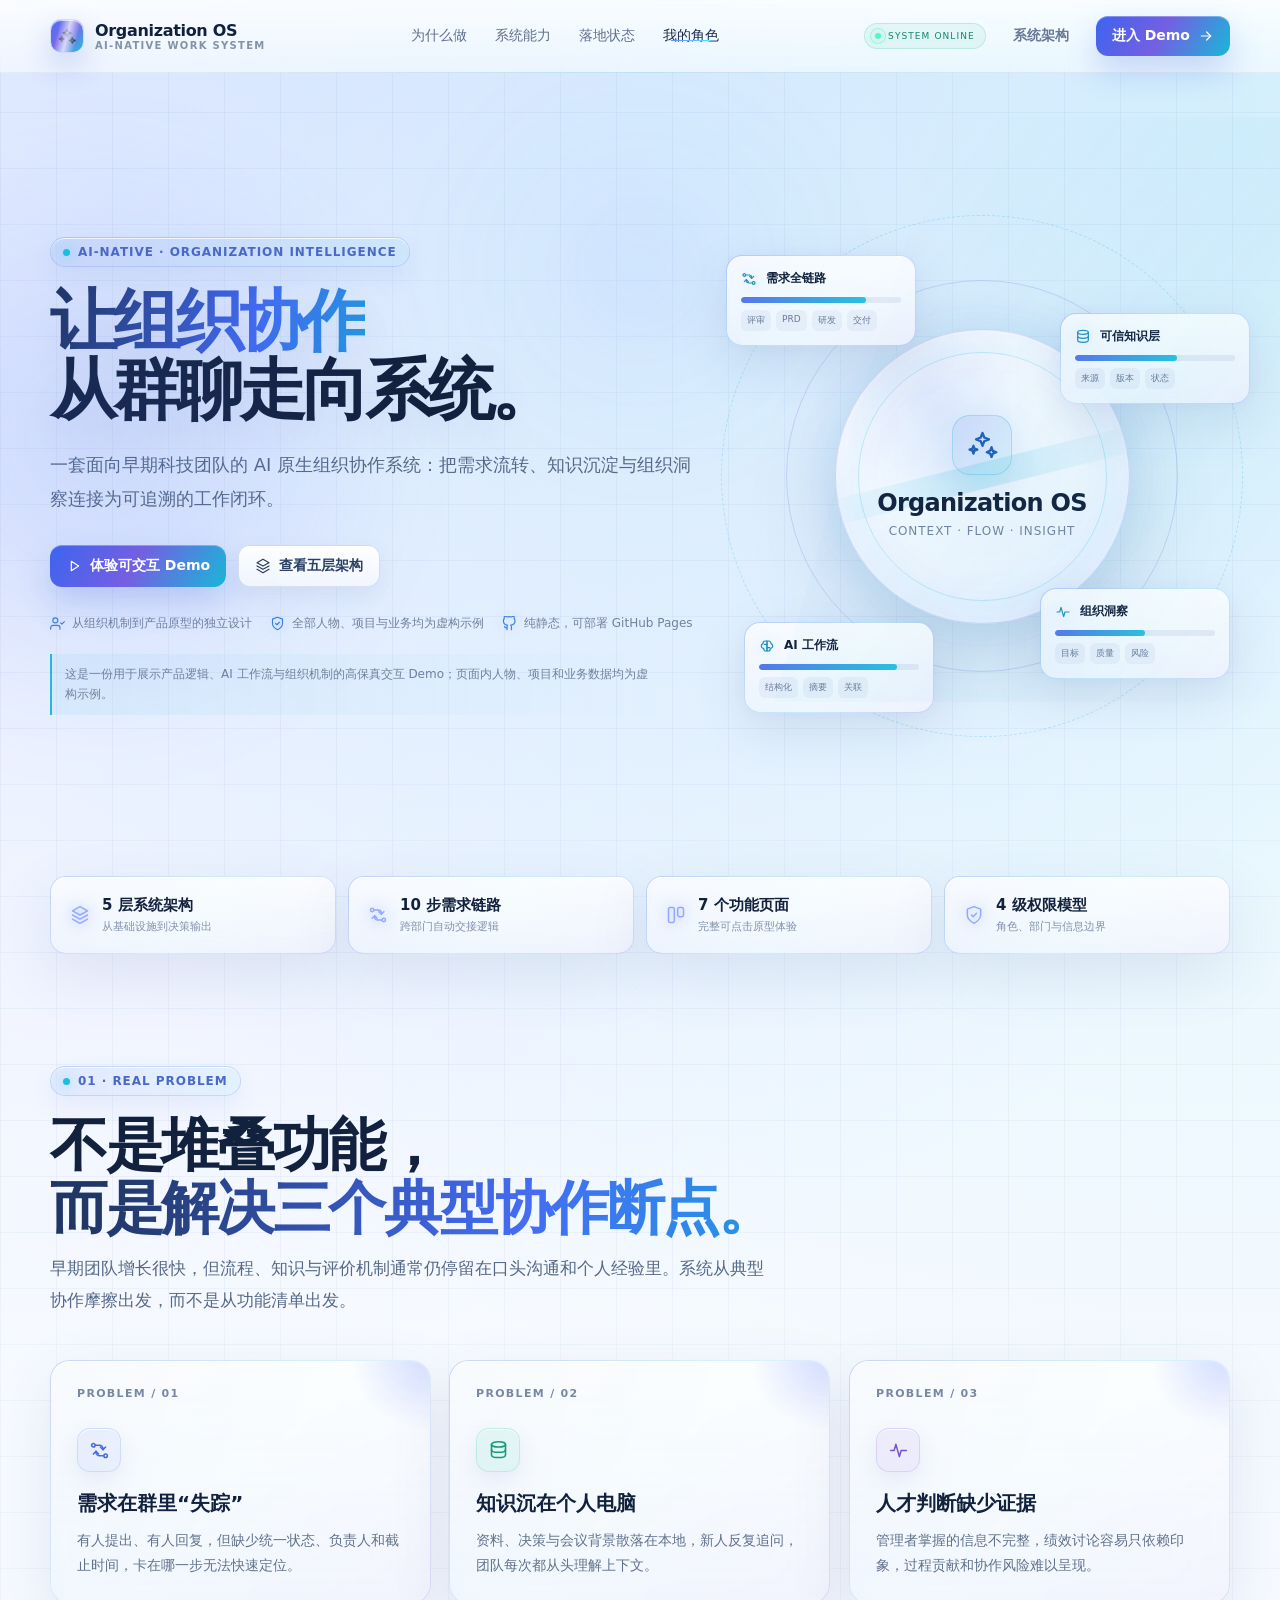
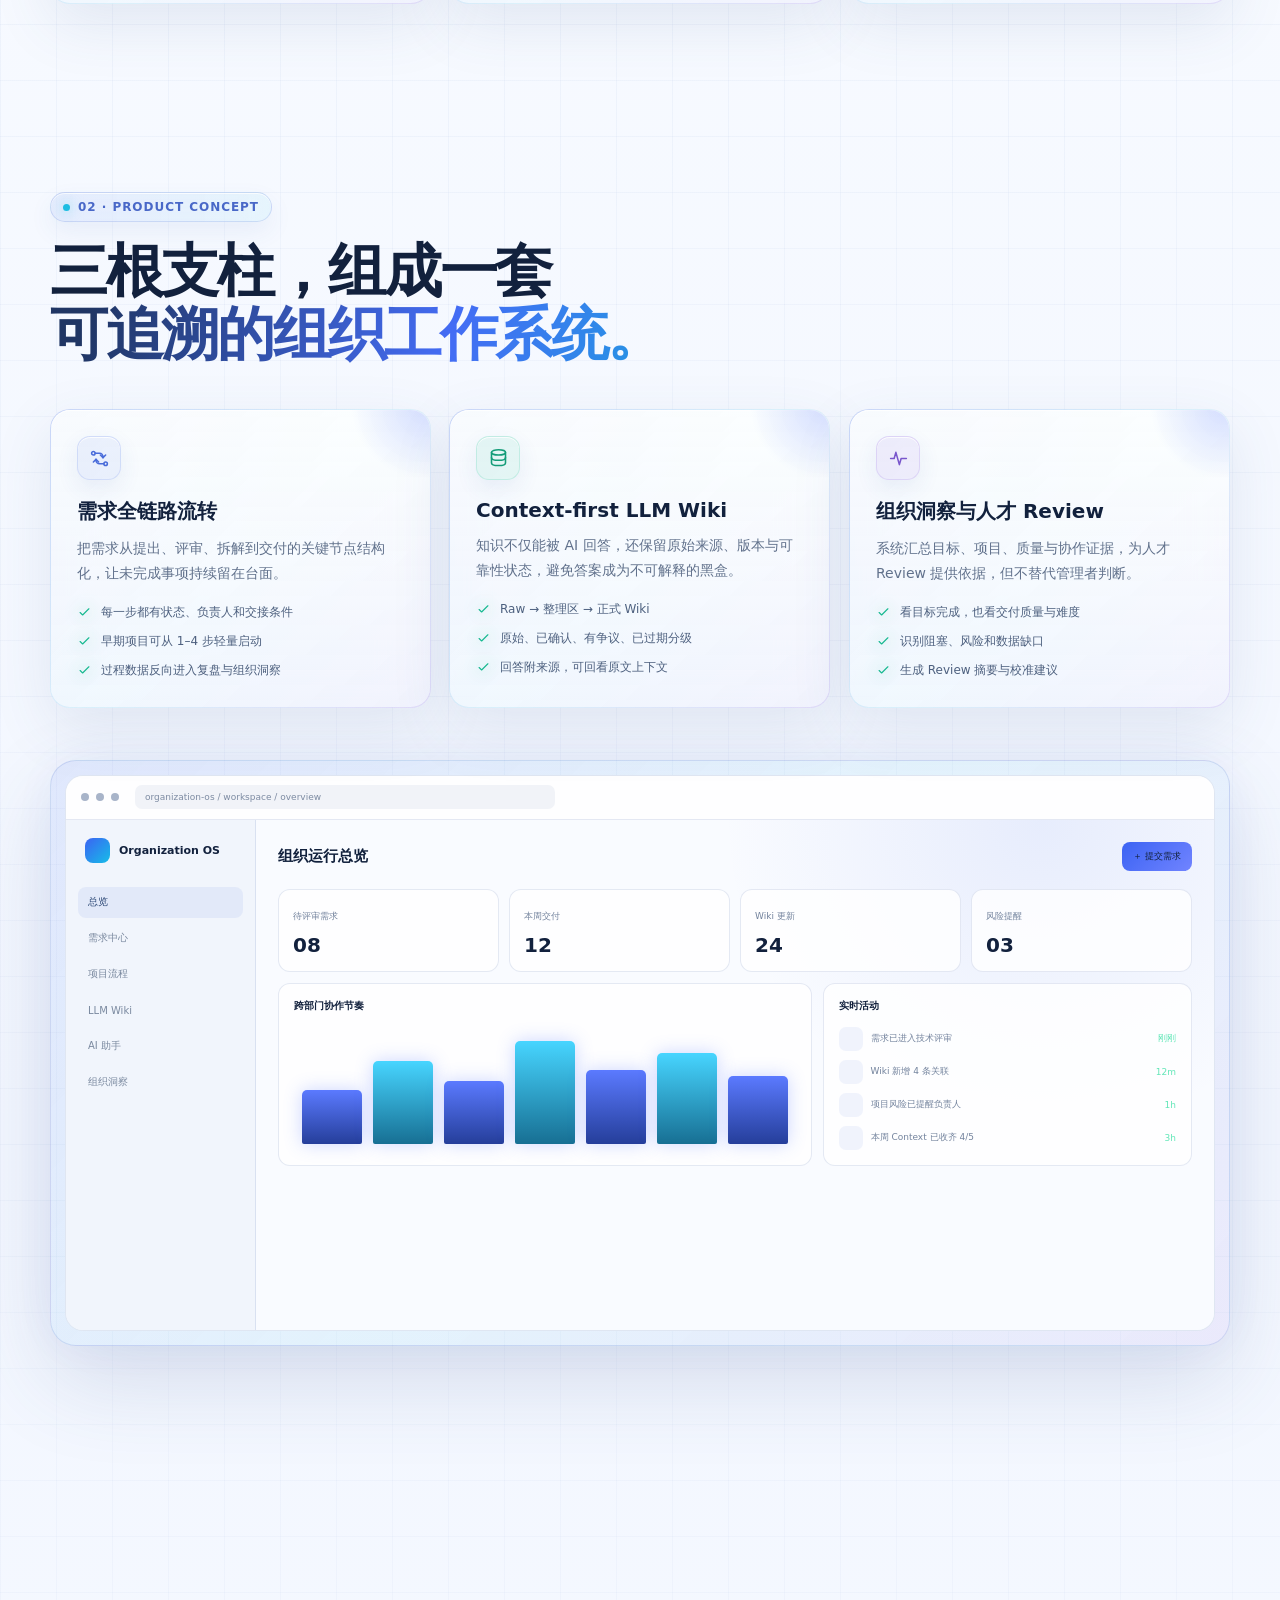
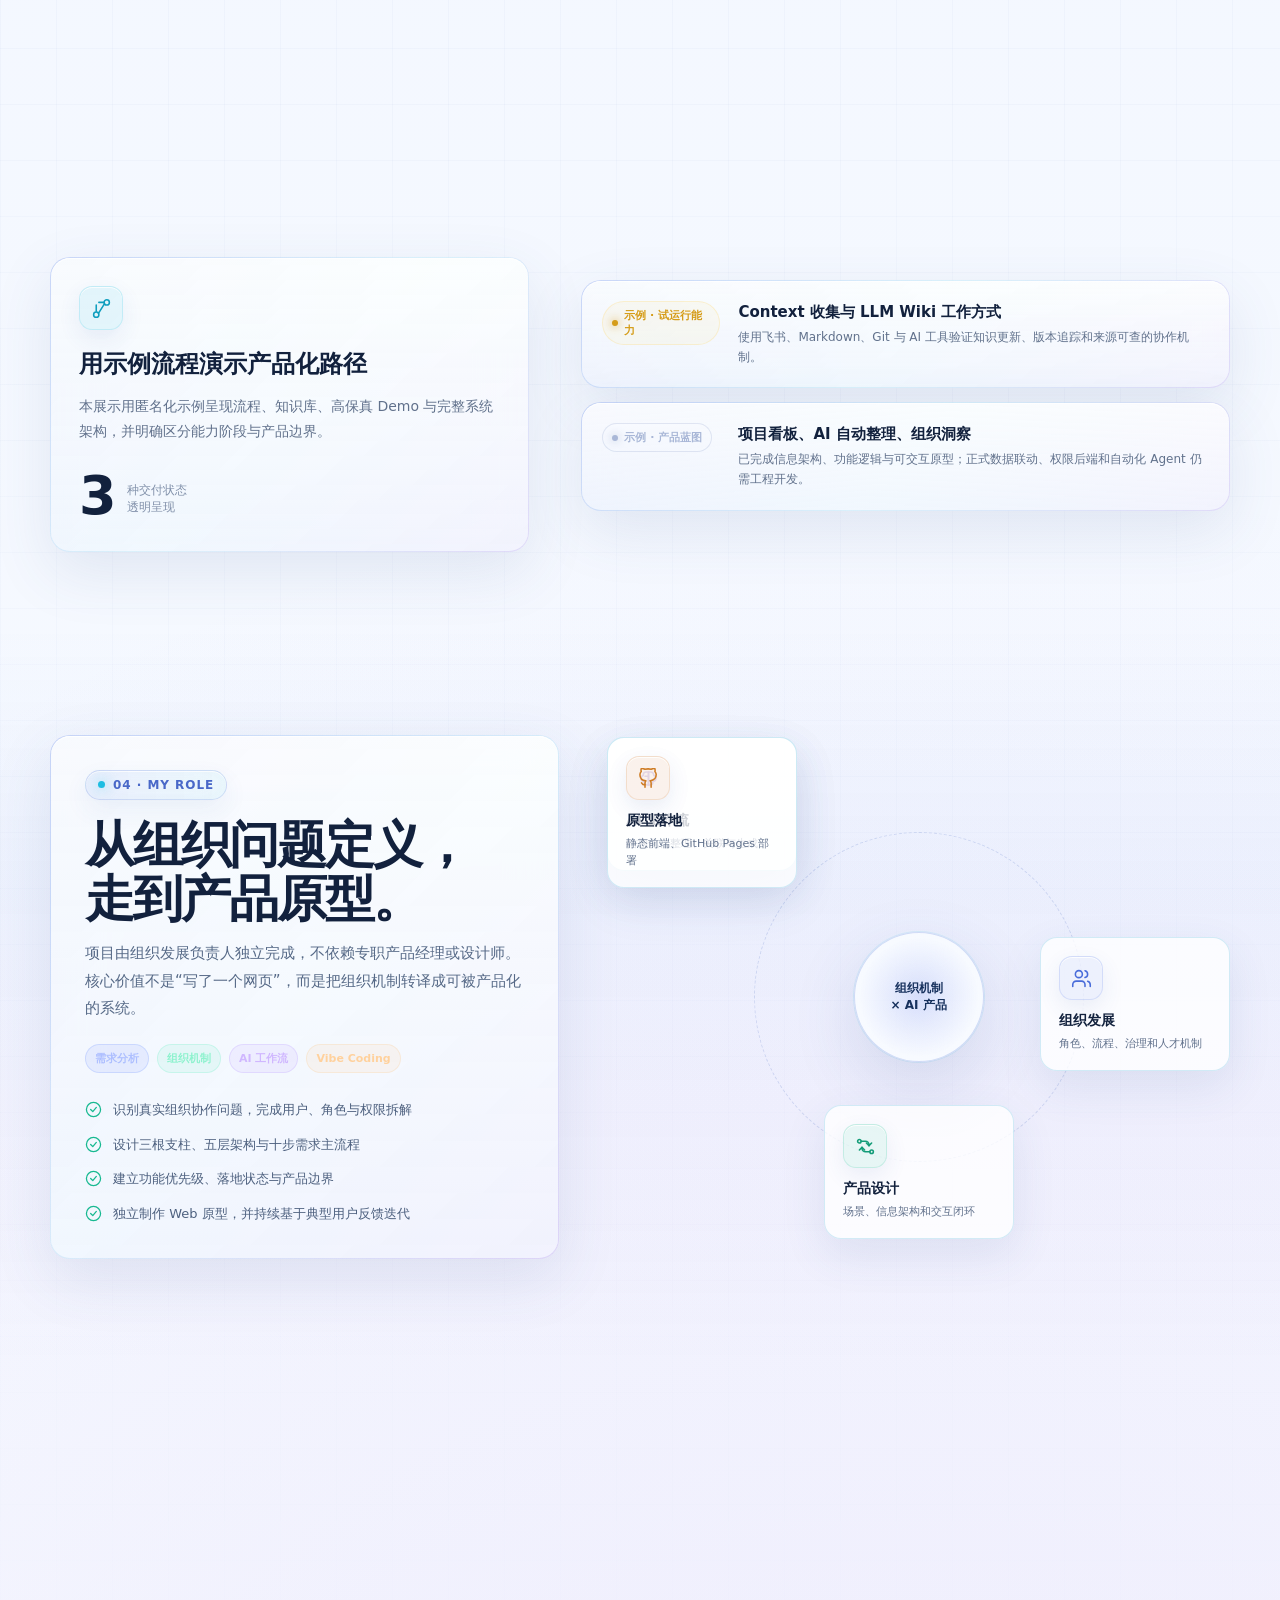
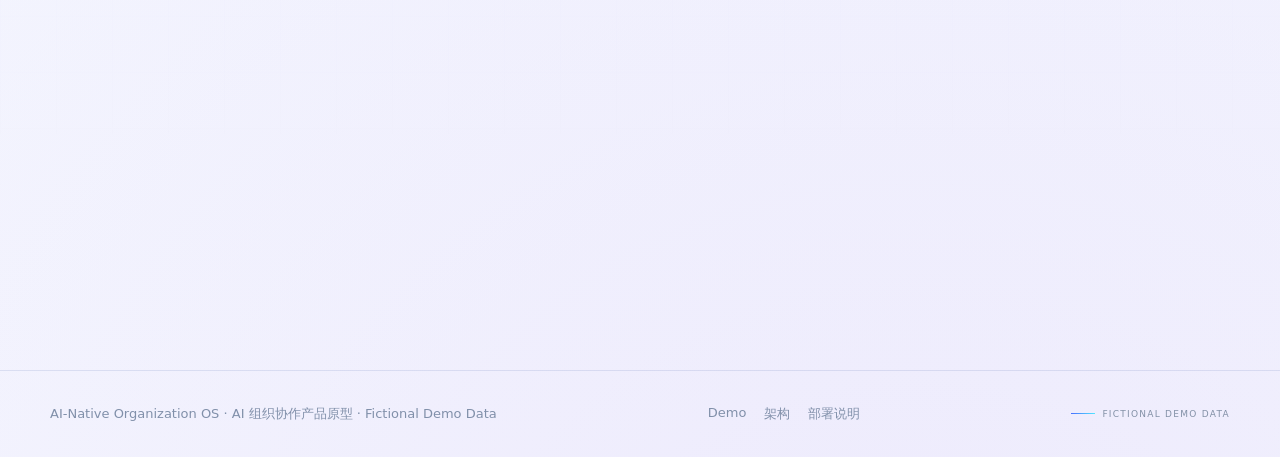
==== index.html @ e119d9e8 "feat: NEXUS - AI原生组织协作工具 v2.0 - 全新 Light-Tech 浅色科技视觉系统 - 三根支柱：需求全链路流转、Context-First LLM Wiki、组织洞察 - " ====
<!doctype html>
<html lang="zh-CN">
<head>
  <meta charset="utf-8" />
  <meta name="viewport" content="width=device-width, initial-scale=1" />
  <meta name="description" content="AI-Native Organization OS：面向早期团队的需求协同、知识沉淀与组织洞察系统 Demo。" />
  <meta name="theme-color" content="#F5F8FF" />
  <title>NEXUS Organization OS · AI 组织协作系统</title>
  <link rel="stylesheet" href="assets/design-tokens.css" />
  <link rel="stylesheet" href="assets/shared-components.css" />
  <link rel="stylesheet" href="assets/styles.css" />
  <style>
    .hero { min-height: 100vh; display: grid; align-items: center; padding: 132px 0 80px; position: relative; }
    .hero-grid { display: grid; grid-template-columns: 1.02fr .98fr; gap: 64px; align-items: center; }
    .hero h1 { font-size: clamp(52px, 7vw, 88px); line-height: .98; letter-spacing: -.065em; margin: 20px 0 24px; max-width: 790px; }
    .hero-copy { max-width: 680px; color: #aebbd6; font-size: 18px; line-height: 1.85; margin-bottom: 30px; }
    .hero-actions { display: flex; flex-wrap: wrap; gap: 12px; margin-bottom: 28px; }
    .hero-meta { display: flex; flex-wrap: wrap; gap: 18px; color: #7d8cab; font-size: 12px; }
    .hero-meta span { display: inline-flex; align-items: center; gap: 7px; }
    .hero-meta svg { width: 15px; height: 15px; color: #91a8ff; }
    .hero-note { margin-top: 22px; padding: 10px 13px; border-left: 2px solid rgba(67,217,255,.7); color: #8795b4; font-size: 12px; line-height: 1.7; background: linear-gradient(90deg, rgba(67,217,255,.055), transparent); border-radius: 0 10px 10px 0; max-width: 620px; }

    .orbital { position: relative; min-height: 590px; display: grid; place-items: center; }
    .orbital::before, .orbital::after { content: ""; position: absolute; border-radius: 50%; border: 1px solid rgba(116,144,225,.17); animation: spin 26s linear infinite; }
    .orbital::before { width: 520px; height: 520px; border-style: dashed; }
    .orbital::after { width: 390px; height: 390px; animation-direction: reverse; animation-duration: 19s; }
    .core-glow { position: absolute; width: 330px; height: 330px; border-radius: 50%; background: radial-gradient(circle, rgba(61,103,255,.32), rgba(67,217,255,.08) 45%, transparent 72%); filter: blur(10px); animation: breathe 4s ease-in-out infinite; }
    .system-core { width: 295px; height: 295px; border-radius: 50%; background: linear-gradient(160deg, rgba(21,31,66,.94), rgba(10,15,34,.92)); border: 1px solid rgba(141,163,226,.24); box-shadow: inset 0 0 55px rgba(61,103,255,.12), 0 38px 100px rgba(0,0,0,.45); display: grid; place-items: center; position: relative; z-index: 3; overflow: hidden; }
    .system-core::before { content: ""; position: absolute; inset: 22px; border-radius: 50%; border: 1px solid rgba(67,217,255,.18); }
    .system-core::after { content: ""; position: absolute; width: 120%; height: 26px; background: linear-gradient(90deg, transparent, rgba(67,217,255,.16), transparent); transform: rotate(-14deg); animation: scan 4.8s ease-in-out infinite; }
    .core-content { text-align: center; z-index: 2; }
    .core-icon { width: 60px; height: 60px; margin: 0 auto 14px; display: grid; place-items: center; border-radius: 18px; background: linear-gradient(135deg, rgba(61,103,255,.3), rgba(67,217,255,.18)); border: 1px solid rgba(110,181,255,.32); color: #b6e9ff; box-shadow: 0 0 34px rgba(67,217,255,.2); }
    .core-icon svg { width: 31px; height: 31px; }
    .core-content strong { display: block; font-size: 24px; letter-spacing: -.03em; }
    .core-content span { display: block; color: #8595b8; font-size: 12px; margin-top: 7px; letter-spacing: .08em; text-transform: uppercase; }
    .orbit-card { position: absolute; z-index: 5; width: 190px; padding: 14px; background: rgba(13,20,44,.88); border: 1px solid rgba(136,157,212,.24); border-radius: 16px; box-shadow: 0 18px 42px rgba(0,0,0,.34); backdrop-filter: blur(14px); animation: float 5s ease-in-out infinite; }
    .orbit-card:nth-of-type(2) { top: 70px; left: 4px; }
    .orbit-card:nth-of-type(3) { top: 130px; right: -14px; animation-delay: -1.8s; }
    .orbit-card:nth-of-type(4) { bottom: 54px; left: 22px; animation-delay: -3.2s; }
    .orbit-card:nth-of-type(5) { bottom: 90px; right: 10px; animation-delay: -4.1s; }
    .orbit-card-head { display: flex; align-items: center; gap: 9px; margin-bottom: 10px; font-size: 12px; font-weight: 750; }
    .orbit-card-head svg { width: 16px; height: 16px; color: #87a0ff; }
    .mini-line { height: 6px; border-radius: 999px; background: rgba(255,255,255,.06); margin: 7px 0; overflow: hidden; }
    .mini-line span { display: block; height: 100%; border-radius: inherit; background: linear-gradient(90deg, #5477ff, #57dbff); }
    .mini-tags { display: flex; gap: 5px; flex-wrap: wrap; }
    .mini-tags i { font-style: normal; font-size: 9px; padding: 4px 6px; border-radius: 6px; color: #9fb3da; background: rgba(255,255,255,.05); }
    @keyframes spin { to { transform: rotate(360deg); } }
    @keyframes breathe { 50% { transform: scale(1.08); opacity: .76; } }
    @keyframes scan { 0%,100% { top: -30%; } 50% { top: 110%; } }
    @keyframes float { 50% { transform: translateY(-9px); } }

    .trust-row { display: grid; grid-template-columns: repeat(4, 1fr); gap: 12px; margin-top: -24px; position: relative; z-index: 8; }
    .trust-item { padding: 19px; border-radius: 16px; display: flex; align-items: center; gap: 12px; }
    .trust-item strong { display: block; font-size: 15px; }
    .trust-item span { color: var(--muted-2); font-size: 11px; }
    .trust-item svg { width: 20px; height: 20px; color: #93a9ff; }

    .problem-grid, .pillar-grid { display: grid; grid-template-columns: repeat(3, 1fr); gap: 18px; margin-top: 44px; }
    .problem-card, .pillar-card { padding: 26px; position: relative; overflow: hidden; }
    .problem-card::after, .pillar-card::after { content: ""; position: absolute; width: 150px; height: 150px; border-radius: 50%; right: -70px; top: -80px; background: radial-gradient(circle, rgba(108,140,255,.16), transparent 68%); }
    .problem-num { color: #6476a2; font-weight: 800; font-size: 11px; letter-spacing: .12em; margin-bottom: 28px; }
    .problem-card h3, .pillar-card h3 { margin: 18px 0 11px; font-size: 20px; }
    .problem-card p, .pillar-card p { margin: 0; color: var(--muted); line-height: 1.75; font-size: 14px; }
    .pillar-card ul { list-style: none; padding: 0; margin: 18px 0 0; display: grid; gap: 10px; }
    .pillar-card li { display: flex; align-items: flex-start; gap: 9px; color: #b5c1da; font-size: 12px; line-height: 1.6; }
    .pillar-card li svg { width: 15px; height: 15px; margin-top: 2px; color: var(--mint); flex: 0 0 auto; }

    .system-preview { margin-top: 52px; padding: 14px; border-radius: 26px; background: linear-gradient(135deg, rgba(108,140,255,.16), rgba(67,217,255,.05), rgba(170,124,255,.1)); border: 1px solid rgba(134,158,220,.24); box-shadow: var(--shadow); }
    .browser { border-radius: 18px; overflow: hidden; background: #0a1024; border: 1px solid rgba(148,163,184,.16); }
    .browser-top { height: 44px; display: flex; align-items: center; gap: 7px; padding: 0 15px; border-bottom: 1px solid var(--line); background: rgba(255,255,255,.025); }
    .browser-dot { width: 8px; height: 8px; border-radius: 50%; background: #51617f; }
    .browser-url { margin-left: 9px; width: min(420px, 54%); height: 24px; border-radius: 7px; background: rgba(255,255,255,.045); color: #667596; font-size: 9px; display: flex; align-items: center; padding: 0 10px; }
    .preview-body { display: grid; grid-template-columns: 190px 1fr; min-height: 510px; }
    .preview-side { border-right: 1px solid var(--line); padding: 18px 12px; background: #080e21; }
    .preview-logo { display: flex; gap: 9px; align-items: center; margin: 0 7px 24px; font-size: 11px; font-weight: 750; }
    .preview-logo i { width: 25px; height: 25px; border-radius: 8px; background: linear-gradient(135deg, var(--blue-2), var(--cyan)); }
    .preview-nav { display: grid; gap: 5px; }
    .preview-nav div { height: 31px; display: flex; align-items: center; padding: 0 10px; border-radius: 8px; color: #6f7f9f; font-size: 10px; }
    .preview-nav div.active { color: #cdd8ff; background: rgba(108,140,255,.12); }
    .preview-main { padding: 22px; background: radial-gradient(circle at 80% 0, rgba(61,103,255,.12), transparent 34%), #0b1126; }
    .preview-head { display: flex; justify-content: space-between; align-items: center; margin-bottom: 18px; }
    .preview-head strong { font-size: 15px; }
    .preview-btn { height: 29px; padding: 0 11px; border-radius: 8px; background: linear-gradient(135deg, var(--blue-2), #7184ff); font-size: 9px; display: flex; align-items: center; }
    .preview-stats { display: grid; grid-template-columns: repeat(4, 1fr); gap: 10px; }
    .preview-stat { padding: 14px; border-radius: 12px; background: rgba(255,255,255,.035); border: 1px solid var(--line); }
    .preview-stat b { font-size: 20px; display: block; margin-top: 10px; }
    .preview-stat span { font-size: 9px; color: #7483a1; }
    .preview-chart-row { display: grid; grid-template-columns: 1.3fr .9fr; gap: 11px; margin-top: 11px; }
    .preview-panel { min-height: 175px; padding: 15px; border: 1px solid var(--line); border-radius: 12px; background: rgba(255,255,255,.026); }
    .preview-panel-title { font-size: 10px; font-weight: 750; margin-bottom: 14px; }
    .preview-bars { height: 117px; display: flex; align-items: end; gap: 11px; padding: 0 8px; }
    .preview-bars i { flex: 1; border-radius: 5px 5px 2px 2px; background: linear-gradient(180deg, #5b7aff, #253e9a); box-shadow: 0 0 14px rgba(91,122,255,.15); animation: bars 2.8s ease-in-out infinite alternate; transform-origin: bottom; }
    .preview-bars i:nth-child(2n) { background: linear-gradient(180deg, #47d5ff, #176f93); animation-delay: -.8s; }
    @keyframes bars { 50% { transform: scaleY(.84); } }
    .preview-list { display: grid; gap: 9px; }
    .preview-list div { display: grid; grid-template-columns: 24px 1fr auto; align-items: center; gap: 8px; font-size: 9px; color: #91a0bd; }
    .preview-list i { width: 24px; height: 24px; border-radius: 7px; background: rgba(108,140,255,.12); }
    .preview-list em { font-style: normal; color: #61e6b7; }

    .status-layout { display: grid; grid-template-columns: .85fr 1.15fr; gap: 52px; align-items: start; margin-top: 50px; }
    .status-summary { padding: 28px; position: sticky; top: 100px; }
    .status-summary h3 { font-size: 24px; margin: 18px 0 10px; }
    .status-summary p { color: var(--muted); font-size: 14px; line-height: 1.75; }
    .status-metric { display: flex; align-items: end; gap: 10px; margin-top: 26px; }
    .status-metric strong { font-size: 54px; line-height: 1; }
    .status-metric span { color: var(--muted-2); font-size: 12px; padding-bottom: 7px; }
    .status-list { display: grid; gap: 14px; }
    .status-row { padding: 20px; display: grid; grid-template-columns: 118px 1fr; gap: 18px; align-items: start; }
    .status-row h4 { margin: 2px 0 6px; font-size: 15px; }
    .status-row p { margin: 0; color: var(--muted); font-size: 12px; line-height: 1.65; }
    .status-row .status-pill { justify-self: start; }

    .role-section { background: linear-gradient(180deg, rgba(10,16,36,.1), rgba(61,103,255,.08), rgba(10,16,36,.1)); }
    .role-grid { display: grid; grid-template-columns: .9fr 1.1fr; gap: 48px; align-items: center; }
    .role-card { padding: 34px; position: relative; overflow: hidden; }
    .role-card::before { content: ""; position: absolute; inset: 0; background: radial-gradient(circle at 100% 0, rgba(67,217,255,.12), transparent 40%); pointer-events: none; }
    .role-tags { display: flex; flex-wrap: wrap; gap: 8px; margin: 21px 0 26px; }
    .role-list { display: grid; gap: 13px; }
    .role-list div { display: flex; align-items: flex-start; gap: 11px; color: #bbc7df; font-size: 13px; line-height: 1.65; }
    .role-list svg { width: 17px; height: 17px; color: var(--mint); margin-top: 2px; flex: 0 0 auto; }
    .role-visual { position: relative; height: 520px; }
    .role-node { position: absolute; width: 190px; padding: 18px; border-radius: 17px; background: rgba(14,21,46,.87); border: 1px solid var(--line-strong); box-shadow: var(--shadow-soft); }
    .role-node strong { display: block; font-size: 14px; margin: 12px 0 5px; }
    .role-node p { color: var(--muted-2); font-size: 11px; line-height: 1.55; margin: 0; }
    .role-node:nth-child(1) { left: 50%; top: 28px; transform: translateX(-50%); }
    .role-node:nth-child(2) { left: 0; top: 200px; }
    .role-node:nth-child(3) { right: 0; top: 200px; }
    .role-node:nth-child(4) { left: 50%; bottom: 18px; transform: translateX(-50%); }
    .role-center { position: absolute; left: 50%; top: 50%; width: 130px; height: 130px; transform: translate(-50%,-50%); border-radius: 50%; display: grid; place-items: center; text-align: center; background: radial-gradient(circle, rgba(61,103,255,.35), rgba(13,20,44,.95) 65%); border: 1px solid rgba(108,140,255,.38); box-shadow: 0 0 50px rgba(61,103,255,.25); font-size: 12px; font-weight: 800; }
    .connector { position: absolute; left: 50%; top: 50%; width: 330px; height: 330px; transform: translate(-50%,-50%); border: 1px dashed rgba(108,140,255,.24); border-radius: 50%; animation: spin 32s linear infinite reverse; }

    .cta { padding: 58px; text-align: center; overflow: hidden; position: relative; }
    .cta::before { content: ""; position: absolute; width: 460px; height: 460px; border-radius: 50%; left: 50%; top: -340px; transform: translateX(-50%); background: radial-gradient(circle, rgba(67,217,255,.24), rgba(61,103,255,.12), transparent 70%); }
    .cta h2 { font-size: clamp(34px, 5vw, 56px); margin: 14px 0 13px; letter-spacing: -.045em; }
    .cta p { color: var(--muted); max-width: 650px; margin: 0 auto 26px; line-height: 1.75; }
    .cta-actions { display: flex; justify-content: center; flex-wrap: wrap; gap: 12px; }

    @media (max-width: 1050px) {
      .hero-grid, .role-grid { grid-template-columns: 1fr; }
      .hero { padding-top: 112px; }
      .hero-copy { max-width: 780px; }
      .orbital { min-height: 560px; }
      .status-layout { grid-template-columns: 1fr; }
      .status-summary { position: static; }
    }
    @media (max-width: 860px) {
      .trust-row, .problem-grid, .pillar-grid { grid-template-columns: 1fr 1fr; }
      .preview-body { grid-template-columns: 145px 1fr; }
      .preview-stats { grid-template-columns: 1fr 1fr; }
      .preview-chart-row { grid-template-columns: 1fr; }
      .role-visual { height: auto; display: grid; grid-template-columns: 1fr 1fr; gap: 12px; }
      .role-node { position: static; width: auto; transform: none !important; }
      .role-center, .connector { display: none; }
    }
    @media (max-width: 640px) {
      .hero h1 { font-size: 48px; }
      .hero-copy { font-size: 15px; }
      .orbital { min-height: 530px; transform: scale(.82); margin: -48px -45px; }
      .trust-row, .problem-grid, .pillar-grid { grid-template-columns: 1fr; }
      .preview-body { grid-template-columns: 1fr; min-height: auto; }
      .preview-side { display: none; }
      .preview-main { padding: 13px; }
      .preview-stats { gap: 7px; }
      .preview-chart-row { grid-template-columns: 1fr; }
      .preview-panel:nth-child(2) { display: none; }
      .status-row { grid-template-columns: 1fr; }
      .role-visual { grid-template-columns: 1fr; }
      .cta { padding: 38px 20px; }
    }
  </style>
  <link rel="stylesheet" href="assets/neo-tech.css" />
  <link rel="stylesheet" href="assets/light-tech.css" />
</head>
<body>
  <header class="site-nav">
    <div class="container nav-inner">
      <a class="brand" href="index.html" aria-label="回到首页">
        <span class="brand-mark" data-icon="sparkles"></span>
        <span>Organization OS<small>AI-NATIVE WORK SYSTEM</small></span>
      </a>
      <nav class="nav-links" aria-label="主导航">
        <a href="#problem">为什么做</a>
        <a href="#solution">系统能力</a>
        <a href="#status">落地状态</a>
        <a href="#role">我的角色</a>
      </nav>
      <div class="nav-actions">
        <a class="btn btn-ghost desktop-only" href="framework.html">系统架构</a>
        <a class="btn btn-primary" href="demo.html">进入 Demo <span data-icon="arrowRight"></span></a>
      </div>
    </div>
  </header>

  <main>
    <section class="hero">
      <div class="container hero-grid">
        <div class="reveal visible">
          <div class="eyebrow">AI-NATIVE · ORGANIZATION INTELLIGENCE</div>
          <h1><span class="gradient-text">让组织协作</span><br />从群聊走向系统。</h1>
          <p class="hero-copy">一套面向早期科技团队的 AI 原生组织协作系统：把需求流转、知识沉淀与组织洞察连接为可追溯的工作闭环。</p>
          <div class="hero-actions">
            <a class="btn btn-primary" href="demo.html"><span data-icon="play"></span>体验可交互 Demo</a>
            <a class="btn btn-secondary" href="framework.html"><span data-icon="layers"></span>查看五层架构</a>
          </div>
          <div class="hero-meta">
            <span><i data-icon="userCheck"></i>从组织机制到产品原型的独立设计</span>
            <span><i data-icon="shield"></i>全部人物、项目与业务均为虚构示例</span>
            <span><i data-icon="git"></i>纯静态，可部署 GitHub Pages</span>
          </div>
          <div class="hero-note">这是一份用于展示产品逻辑、AI 工作流与组织机制的高保真交互 Demo；页面内人物、项目和业务数据均为虚构示例。</div>
        </div>

        <div class="orbital reveal reveal-delay-1" aria-label="系统能力动态示意">
          <div class="core-glow"></div>
          <div class="system-core">
            <div class="core-content">
              <div class="core-icon" data-icon="sparkles"></div>
              <strong>Organization OS</strong>
              <span>Context · Flow · Insight</span>
            </div>
          </div>
          <div class="orbit-card">
            <div class="orbit-card-head"><span data-icon="workflow"></span>需求全链路</div>
            <div class="mini-line"><span style="width:78%"></span></div>
            <div class="mini-tags"><i>评审</i><i>PRD</i><i>研发</i><i>交付</i></div>
          </div>
          <div class="orbit-card">
            <div class="orbit-card-head"><span data-icon="database"></span>可信知识层</div>
            <div class="mini-line"><span style="width:64%"></span></div>
            <div class="mini-tags"><i>来源</i><i>版本</i><i>状态</i></div>
          </div>
          <div class="orbit-card">
            <div class="orbit-card-head"><span data-icon="brain"></span>AI 工作流</div>
            <div class="mini-line"><span style="width:86%"></span></div>
            <div class="mini-tags"><i>结构化</i><i>摘要</i><i>关联</i></div>
          </div>
          <div class="orbit-card">
            <div class="orbit-card-head"><span data-icon="activity"></span>组织洞察</div>
            <div class="mini-line"><span style="width:56%"></span></div>
            <div class="mini-tags"><i>目标</i><i>质量</i><i>风险</i></div>
          </div>
        </div>
      </div>
    </section>

    <div class="container trust-row reveal">
      <div class="card trust-item"><span data-icon="layers"></span><div><strong>5 层系统架构</strong><span>从基础设施到决策输出</span></div></div>
      <div class="card trust-item"><span data-icon="workflow"></span><div><strong>10 步需求链路</strong><span>跨部门自动交接逻辑</span></div></div>
      <div class="card trust-item"><span data-icon="kanban"></span><div><strong>7 个功能页面</strong><span>完整可点击原型体验</span></div></div>
      <div class="card trust-item"><span data-icon="shield"></span><div><strong>4 级权限模型</strong><span>角色、部门与信息边界</span></div></div>
    </div>

    <section id="problem" class="section">
      <div class="container">
        <div class="eyebrow reveal">01 · Real Problem</div>
        <h2 class="section-title reveal">不是堆叠功能，<br /><span class="gradient-text">而是解决三个典型协作断点。</span></h2>
        <p class="section-lead reveal">早期团队增长很快，但流程、知识与评价机制通常仍停留在口头沟通和个人经验里。系统从典型协作摩擦出发，而不是从功能清单出发。</p>
        <div class="problem-grid">
          <article class="card card-hover problem-card reveal">
            <div class="problem-num">PROBLEM / 01</div>
            <div class="icon-box" data-icon="workflow"></div>
            <h3>需求在群里“失踪”</h3>
            <p>有人提出、有人回复，但缺少统一状态、负责人和截止时间，卡在哪一步无法快速定位。</p>
          </article>
          <article class="card card-hover problem-card reveal reveal-delay-1">
            <div class="problem-num">PROBLEM / 02</div>
            <div class="icon-box green" data-icon="database"></div>
            <h3>知识沉在个人电脑</h3>
            <p>资料、决策与会议背景散落在本地，新人反复追问，团队每次都从头理解上下文。</p>
          </article>
          <article class="card card-hover problem-card reveal reveal-delay-2">
            <div class="problem-num">PROBLEM / 03</div>
            <div class="icon-box purple" data-icon="activity"></div>
            <h3>人才判断缺少证据</h3>
            <p>管理者掌握的信息不完整，绩效讨论容易只依赖印象，过程贡献和协作风险难以呈现。</p>
          </article>
        </div>
      </div>
    </section>

    <section id="solution" class="section section-tight">
      <div class="container">
        <div class="eyebrow reveal">02 · Product Concept</div>
        <h2 class="section-title reveal">三根支柱，组成一套<br /><span class="gradient-text">可追溯的组织工作系统。</span></h2>
        <div class="pillar-grid">
          <article class="card card-hover pillar-card reveal">
            <div class="icon-box" data-icon="workflow"></div>
            <h3>需求全链路流转</h3>
            <p>把需求从提出、评审、拆解到交付的关键节点结构化，让未完成事项持续留在台面。</p>
            <ul>
              <li><span data-icon="check"></span>每一步都有状态、负责人和交接条件</li>
              <li><span data-icon="check"></span>早期项目可从 1–4 步轻量启动</li>
              <li><span data-icon="check"></span>过程数据反向进入复盘与组织洞察</li>
            </ul>
          </article>
          <article class="card card-hover pillar-card reveal reveal-delay-1">
            <div class="icon-box green" data-icon="database"></div>
            <h3>Context-first LLM Wiki</h3>
            <p>知识不仅能被 AI 回答，还保留原始来源、版本与可靠性状态，避免答案成为不可解释的黑盒。</p>
            <ul>
              <li><span data-icon="check"></span>Raw → 整理区 → 正式 Wiki</li>
              <li><span data-icon="check"></span>原始、已确认、有争议、已过期分级</li>
              <li><span data-icon="check"></span>回答附来源，可回看原文上下文</li>
            </ul>
          </article>
          <article class="card card-hover pillar-card reveal reveal-delay-2">
            <div class="icon-box purple" data-icon="activity"></div>
            <h3>组织洞察与人才 Review</h3>
            <p>系统汇总目标、项目、质量与协作证据，为人才 Review 提供依据，但不替代管理者判断。</p>
            <ul>
              <li><span data-icon="check"></span>看目标完成，也看交付质量与难度</li>
              <li><span data-icon="check"></span>识别阻塞、风险和数据缺口</li>
              <li><span data-icon="check"></span>生成 Review 摘要与校准建议</li>
            </ul>
          </article>
        </div>

        <div class="system-preview reveal">
          <div class="browser">
            <div class="browser-top"><span class="browser-dot"></span><span class="browser-dot"></span><span class="browser-dot"></span><div class="browser-url">organization-os / workspace / overview</div></div>
            <div class="preview-body">
              <aside class="preview-side">
                <div class="preview-logo"><i></i> Organization OS</div>
                <div class="preview-nav"><div class="active">总览</div><div>需求中心</div><div>项目流程</div><div>LLM Wiki</div><div>AI 助手</div><div>组织洞察</div></div>
              </aside>
              <div class="preview-main">
                <div class="preview-head"><strong>组织运行总览</strong><span class="preview-btn">＋ 提交需求</span></div>
                <div class="preview-stats">
                  <div class="preview-stat"><span>待评审需求</span><b>08</b></div>
                  <div class="preview-stat"><span>本周交付</span><b>12</b></div>
                  <div class="preview-stat"><span>Wiki 更新</span><b>24</b></div>
                  <div class="preview-stat"><span>风险提醒</span><b>03</b></div>
                </div>
                <div class="preview-chart-row">
                  <div class="preview-panel"><div class="preview-panel-title">跨部门协作节奏</div><div class="preview-bars"><i style="height:46%"></i><i style="height:71%"></i><i style="height:54%"></i><i style="height:88%"></i><i style="height:63%"></i><i style="height:78%"></i><i style="height:58%"></i></div></div>
                  <div class="preview-panel"><div class="preview-panel-title">实时活动</div><div class="preview-list"><div><i></i><span>需求已进入技术评审</span><em>刚刚</em></div><div><i></i><span>Wiki 新增 4 条关联</span><em>12m</em></div><div><i></i><span>项目风险已提醒负责人</span><em>1h</em></div><div><i></i><span>本周 Context 已收齐 4/5</span><em>3h</em></div></div></div>
                </div>
              </div>
            </div>
          </div>
        </div>
      </div>
    </section>

    <section id="status" class="section">
      <div class="container">
        <div class="eyebrow reveal">03 · Truthful Status</div>
        <h2 class="section-title reveal">把“已落地”与“产品蓝图”<br /><span class="gradient-text">清楚地分开。</span></h2>
        <div class="status-layout">
          <aside class="card status-summary reveal">
            <div class="icon-box cyan" data-icon="roadmap"></div>
            <h3>用示例流程演示产品化路径</h3>
            <p>本展示用匿名化示例呈现流程、知识库、高保真 Demo 与完整系统架构，并明确区分能力阶段与产品边界。</p>
            <div class="status-metric"><strong>3</strong><span>种交付状态<br />透明呈现</span></div>
          </aside>
          <div class="status-list">
            <article class="card status-row reveal"><span class="status-pill status-live">示例 · 已落地能力</span><div><h4>需求审批与追踪、权限与共享规则</h4><p>通过现有协作工具落地需求入口、负责人、优先级、状态与截止时间，并形成持续跟踪机制。</p></div></article>
            <article class="card status-row reveal"><span class="status-pill status-pilot">示例 · 试运行能力</span><div><h4>Context 收集与 LLM Wiki 工作方式</h4><p>使用飞书、Markdown、Git 与 AI 工具验证知识更新、版本追踪和来源可查的协作机制。</p></div></article>
            <article class="card status-row reveal"><span class="status-pill status-blueprint">示例 · 产品蓝图</span><div><h4>项目看板、AI 自动整理、组织洞察</h4><p>已完成信息架构、功能逻辑与可交互原型；正式数据联动、权限后端和自动化 Agent 仍需工程开发。</p></div></article>
          </div>
        </div>
      </div>
    </section>

    <section id="role" class="section role-section">
      <div class="container role-grid">
        <div class="card role-card reveal">
          <div class="eyebrow">04 · My Role</div>
          <h2 class="section-title" style="font-size:clamp(34px,4vw,50px)">从组织问题定义，<br />走到产品原型。</h2>
          <p class="section-lead" style="font-size:15px">项目由组织发展负责人独立完成，不依赖专职产品经理或设计师。核心价值不是“写了一个网页”，而是把组织机制转译成可被产品化的系统。</p>
          <div class="role-tags"><span class="tag tag-blue">需求分析</span><span class="tag tag-green">组织机制</span><span class="tag tag-purple">AI 工作流</span><span class="tag tag-orange">Vibe Coding</span></div>
          <div class="role-list">
            <div><span data-icon="checkCircle"></span>识别真实组织协作问题，完成用户、角色与权限拆解</div>
            <div><span data-icon="checkCircle"></span>设计三根支柱、五层架构与十步需求主流程</div>
            <div><span data-icon="checkCircle"></span>建立功能优先级、落地状态与产品边界</div>
            <div><span data-icon="checkCircle"></span>独立制作 Web 原型，并持续基于典型用户反馈迭代</div>
          </div>
        </div>
        <div class="role-visual reveal reveal-delay-1">
          <div class="connector"></div>
          <div class="role-center">组织机制<br />× AI 产品</div>
          <div class="role-node"><div class="icon-box" data-icon="users"></div><strong>组织发展</strong><p>角色、流程、治理和人才机制</p></div>
          <div class="role-node"><div class="icon-box green" data-icon="workflow"></div><strong>产品设计</strong><p>场景、信息架构和交互闭环</p></div>
          <div class="role-node"><div class="icon-box purple" data-icon="brain"></div><strong>AI 工作流</strong><p>结构化、整理、关联与生成</p></div>
          <div class="role-node"><div class="icon-box orange" data-icon="git"></div><strong>原型落地</strong><p>静态前端、GitHub Pages 部署</p></div>
        </div>
      </div>
    </section>

    <section class="section">
      <div class="container">
        <div class="card cta reveal">
          <div class="eyebrow">Explore the Prototype</div>
          <h2>现在，进入系统。</h2>
          <p>你可以提交一条需求、查看十步流程、上传一份知识文档、体验带来源的 AI 问答，并生成一份组织 Review 摘要。</p>
          <div class="cta-actions">
            <a class="btn btn-primary" href="demo.html"><span data-icon="play"></span>开始交互体验</a>
            <a class="btn btn-secondary" href="framework.html"><span data-icon="layers"></span>先看系统架构</a>
          </div>
        </div>
      </div>
    </section>
  </main>

  <footer class="footer">
    <div class="container footer-inner">
      <span>AI-Native Organization OS · AI 组织协作产品原型 · Fictional Demo Data</span>
      <div class="footer-links"><a href="demo.html">Demo</a><a href="framework.html">架构</a><a href="README.md">部署说明</a></div>
    </div>
  </footer>

  <script src="assets/site.js"></script>
  <script src="assets/motion.js"></script>
</body>
</html>
---- assets/design-tokens.css ----
/*
  ═══════════════════════════════════════
  Unified Design Tokens — AI 组织管理系统
  LightTech 浅色科技美学
  ═══════════════════════════════════════

  架构说明:
  - 所有视觉 token 集中在此文件
  - 品牌页 & Demo 页共用同一套变量
  - 支持 [data-theme="dark"] 未来扩展
  - 无 !important — 层叠优先级由选择器特异性控制
*/

:root {
  /* ── 色彩系统 ── */
  /* 品牌色 */
  --brand-blue:       #5478ff;
  --brand-blue-deep:  #3b63f3;
  --brand-cyan:       #16bde8;
  --brand-purple:     #8a63e8;
  --brand-mint:       #18b991;

  /* 语义色 */
  --color-success:    #118064;
  --color-warning:    #bf7524;
  --color-danger:     #c94762;
  --color-info:       #3e65ba;

  /* 中性色 */
  --text-primary:     #12213d;
  --text-secondary:   #3d5070;  /* ↑ 原 #596b89 → 提高对比度达 WCAG AA */
  --text-tertiary:    #5e708c;  /* ↑ 原 #71819a → 提高对比度 */
  --text-muted:       #7a8ca5;
  --text-placeholder: #9aa6ba;

  /* 表面色 */
  --bg-root:          #f5f8ff;
  --bg-elevated:      #eef4ff;
  --bg-surface:       rgba(255, 255, 255, 0.82);
  --bg-surface-solid: #ffffff;
  --bg-surface-soft:  rgba(54, 92, 170, 0.055);

  /* 边框色 */
  --border-light:     rgba(71, 103, 171, 0.14);
  --border-medium:    rgba(61, 111, 214, 0.27);
  --border-focus:     rgba(32, 171, 211, 0.45);

  /* 阴影 */
  --shadow-lg:        0 30px 90px rgba(55, 83, 143, 0.14);
  --shadow-md:        0 20px 60px rgba(60, 87, 145, 0.115);
  --shadow-sm:        0 12px 34px rgba(58, 83, 137, 0.055);
  --shadow-button:    0 14px 32px rgba(56, 92, 210, 0.23);
  --shadow-card-hover: 0 26px 70px rgba(60, 87, 145, 0.15);

  /* ── 排版系统 ── */
  --font-primary:     'Inter', 'SF Pro Display', -apple-system, 'PingFang SC', system-ui, sans-serif;
  --font-mono:        'JetBrains Mono', 'SF Mono', ui-monospace, monospace;

  --text-xs:          0.75rem;   /* 12px */
  --text-sm:          0.8125rem; /* 13px */
  --text-base:        0.875rem;  /* 14px */
  --text-md:          0.9375rem; /* 15px */
  --text-lg:          1.125rem;  /* 18px */
  --text-xl:          1.375rem;  /* 22px */
  --text-2xl:         1.75rem;   /* 28px */
  --text-3xl:         2.25rem;   /* 36px */
  --text-4xl:         3rem;      /* 48px */

  --leading-tight:    1.2;
  --leading-normal:   1.5;
  --leading-relaxed:  1.65;

  /* ── 间距系统 (4px base) ── */
  --space-1:          4px;
  --space-2:          8px;
  --space-3:          12px;
  --space-4:          16px;
  --space-5:          20px;
  --space-6:          24px;
  --space-8:          32px;
  --space-10:         40px;
  --space-12:         48px;
  --space-16:         64px;

  /* ── 圆角 ── */
  --radius-sm:        8px;
  --radius-md:        12px;
  --radius-lg:        16px;
  --radius-xl:        20px;
  --radius-full:      9999px;

  /* ── 动效 ── */
  --ease-out-quart:   cubic-bezier(0.25, 1, 0.5, 1);
  --ease-out-expo:    cubic-bezier(0.16, 1, 0.3, 1);
  --ease-in-out:      cubic-bezier(0.4, 0, 0.2, 1);
  --duration-fast:    150ms;
  --duration-normal:  250ms;
  --duration-slow:    400ms;

  /* ── 层级 ── */
  --z-base:           1;
  --z-dropdown:       100;
  --z-sticky:         200;
  --z-modal:          300;
  --z-toast:          400;

  /* ── 布局 ── */
  --sidebar-width:    248px;
  --topbar-height:    52px;
  --content-max:      1440px;

  /* 预设颜色方案 */
  color-scheme: light;
}

/* ── 页面背景 (品牌页) ── */
html.brand-page,
body.brand-page {
  background: var(--bg-root);
}

body.brand-page {
  color: var(--text-primary);
  background:
    radial-gradient(circle at 8% -4%, rgba(91, 126, 255, 0.19), transparent 29%),
    radial-gradient(circle at 96% 2%, rgba(21, 194, 232, 0.14), transparent 27%),
    radial-gradient(circle at 72% 106%, rgba(153, 105, 232, 0.12), transparent 34%),
    linear-gradient(180deg, #fbfdff 0%, #f3f7ff 52%, #f8fbff 100%);
}

/* ── 页面背景 (Demo/App 页) ── */
html.app-page {
  background: #f3f7fd;
}

body.app-page {
  color: var(--text-primary);
}

/* ── 网格背景纹理 ── */
.grid-bg::before {
  content: '';
  position: fixed;
  inset: 0;
  background-image:
    linear-gradient(rgba(61, 99, 177, 0.055) 1px, transparent 1px),
    linear-gradient(90deg, rgba(61, 99, 177, 0.055) 1px, transparent 1px);
  background-size: 56px 56px;
  mask-image: linear-gradient(to bottom, #000 0%, rgba(0,0,0,0.52) 66%, transparent 96%);
  pointer-events: none;
  z-index: 0;
}

.grid-bg::after {
  content: '';
  position: fixed;
  inset: 0;
  opacity: 0.14;
  background-image: radial-gradient(rgba(45, 81, 150, 0.18) 0.5px, transparent 0.65px);
  mix-blend-mode: multiply;
  pointer-events: none;
  z-index: 0;
}

/* ── 选中色 ── */
::selection {
  background: rgba(56, 105, 244, 0.18);
  color: #0c1e42;
}
---- assets/shared-components.css ----
/*
  ═══════════════════════════════════════
  Shared Components — AI 组织管理系统
  空状态 · 骨架屏 · 通知徽标 · 数据追溯 · 表单状态
  ═══════════════════════════════════════
*/

/* ═══════════════════════════════════════
   1. 空状态 (Empty States)
   ═══════════════════════════════════════ */
.empty-state {
  display: flex;
  flex-direction: column;
  align-items: center;
  justify-content: center;
  padding: var(--space-12) var(--space-6);
  text-align: center;
  min-height: 280px;
}

.empty-state__icon {
  width: 80px;
  height: 80px;
  display: flex;
  align-items: center;
  justify-content: center;
  border-radius: var(--radius-xl);
  background: linear-gradient(135deg, rgba(75, 112, 233, 0.08), rgba(36, 185, 218, 0.06));
  border: 1px solid rgba(75, 105, 165, 0.12);
  margin-bottom: var(--space-6);
  color: var(--brand-blue);
}

.empty-state__icon svg {
  width: 36px;
  height: 36px;
}

.empty-state__title {
  font-size: var(--text-lg);
  font-weight: 600;
  color: var(--text-primary);
  margin: 0 0 var(--space-2);
}

.empty-state__desc {
  font-size: var(--text-base);
  color: var(--text-tertiary);
  max-width: 360px;
  line-height: var(--leading-relaxed);
  margin: 0 0 var(--space-6);
}

.empty-state__action {
  display: inline-flex;
  align-items: center;
  gap: var(--space-2);
  padding: 10px 22px;
  font-size: var(--text-sm);
  font-weight: 500;
  color: #fff;
  background: linear-gradient(120deg, #3d64ef 0%, #745fe2 48%, #19b7d8 100%);
  border: 1px solid rgba(255,255,255,0.45);
  border-radius: var(--radius-md);
  box-shadow: var(--shadow-button);
  cursor: pointer;
  transition: all var(--duration-fast) var(--ease-out-quart);
}

.empty-state__action:hover {
  box-shadow: 0 18px 42px rgba(56, 92, 210, 0.30), 0 0 0 1px rgba(35, 182, 218, 0.18);
  transform: translateY(-1px);
}

/* 紧凑空状态 (表格内 / 卡片内) */
.empty-state--compact {
  min-height: 160px;
  padding: var(--space-8) var(--space-4);
}

.empty-state--compact .empty-state__icon {
  width: 56px;
  height: 56px;
  margin-bottom: var(--space-4);
}

.empty-state--compact .empty-state__icon svg {
  width: 24px;
  height: 24px;
}

.empty-state--compact .empty-state__title {
  font-size: var(--text-base);
}

.empty-state--compact .empty-state__desc {
  font-size: var(--text-sm);
  max-width: 280px;
}

/* ═══════════════════════════════════════
   2. 骨架屏 (Skeleton Loading)
   ═══════════════════════════════════════ */
.skeleton {
  background: linear-gradient(
    90deg,
    rgba(75, 105, 165, 0.06) 25%,
    rgba(75, 105, 165, 0.12) 37%,
    rgba(75, 105, 165, 0.06) 63%
  );
  background-size: 400% 100%;
  animation: skeleton-shimmer 1.8s ease-in-out infinite;
  border-radius: var(--radius-sm);
}

@keyframes skeleton-shimmer {
  0% { background-position: 100% 50%; }
  100% { background-position: 0 50%; }
}

.skeleton--text {
  height: 14px;
  width: 100%;
  margin-bottom: var(--space-2);
}

.skeleton--text:last-child { width: 60%; }

.skeleton--title {
  height: 20px;
  width: 45%;
  margin-bottom: var(--space-4);
}

.skeleton--avatar {
  width: 40px;
  height: 40px;
  border-radius: var(--radius-full);
}

.skeleton--card {
  height: 120px;
  border-radius: var(--radius-md);
  margin-bottom: var(--space-4);
}

.skeleton--row {
  height: 48px;
  border-radius: var(--radius-sm);
  margin-bottom: var(--space-2);
}

/* 骨架屏容器 */
.skeleton-group {
  padding: var(--space-6);
}

/* ═══════════════════════════════════════
   3. 通知徽标 & 优先级标签
   ═══════════════════════════════════════ */
.badge {
  display: inline-flex;
  align-items: center;
  justify-content: center;
  min-width: 20px;
  height: 20px;
  padding: 0 6px;
  font-size: 11px;
  font-weight: 600;
  border-radius: var(--radius-full);
  line-height: 1;
}

.badge--danger {
  color: var(--color-danger);
  background: rgba(230, 82, 112, 0.1);
  border: 1px solid rgba(230, 82, 112, 0.15);
}

.badge--warning {
  color: var(--color-warning);
  background: rgba(225, 139, 44, 0.1);
  border: 1px solid rgba(225, 139, 44, 0.15);
}

.badge--info {
  color: var(--color-info);
  background: rgba(66, 106, 213, 0.09);
  border: 1px solid rgba(66, 106, 213, 0.14);
}

.badge--success {
  color: var(--color-success);
  background: rgba(29, 179, 137, 0.09);
  border: 1px solid rgba(29, 179, 137, 0.14);
}

.badge--dot {
  width: 8px;
  height: 8px;
  min-width: 8px;
  padding: 0;
  border-radius: var(--radius-full);
}

.badge--dot.danger { background: var(--color-danger); }
.badge--dot.warning { background: var(--color-warning); }
.badge--dot.success { background: var(--color-success); }
.badge--dot.info { background: var(--brand-blue); }

/* ═══════════════════════════════════════
   4. 数据追溯 (Traceability)
   ═══════════════════════════════════════ */
.trace-link {
  display: inline-flex;
  align-items: center;
  gap: 4px;
  font-size: var(--text-xs);
  color: var(--brand-blue);
  text-decoration: none;
  padding: 2px 8px;
  border-radius: var(--radius-sm);
  background: rgba(75, 112, 233, 0.06);
  border: 1px solid rgba(75, 112, 233, 0.12);
  transition: all var(--duration-fast) var(--ease-out-quart);
  cursor: pointer;
}

.trace-link:hover {
  background: rgba(75, 112, 233, 0.12);
  border-color: rgba(75, 112, 233, 0.25);
  color: var(--brand-blue-deep);
}

.trace-link svg {
  width: 12px;
  height: 12px;
  opacity: 0.7;
}

/* 追溯面包屑 */
.trace-breadcrumb {
  display: flex;
  align-items: center;
  gap: var(--space-2);
  font-size: var(--text-xs);
  color: var(--text-muted);
}

.trace-breadcrumb__sep {
  color: var(--border-medium);
}

/* 洞察指标来源 */
.insight-source {
  display: flex;
  align-items: center;
  gap: var(--space-2);
  padding: var(--space-2) var(--space-3);
  font-size: var(--text-xs);
  color: var(--text-tertiary);
  background: rgba(75, 105, 165, 0.04);
  border-radius: var(--radius-sm);
  cursor: pointer;
  transition: background var(--duration-fast) var(--ease-out-quart);
}

.insight-source:hover {
  background: rgba(75, 105, 165, 0.09);
  color: var(--text-secondary);
}

.insight-source svg {
  width: 14px;
  height: 14px;
  opacity: 0.6;
}

/* ═══════════════════════════════════════
   5. 表单状态 (Form States)
   ═══════════════════════════════════════ */
.form-group {
  display: flex;
  flex-direction: column;
  gap: var(--space-1);
}

.form-label {
  font-size: var(--text-sm);
  font-weight: 500;
  color: var(--text-secondary);
}

.form-input {
  padding: 10px 14px;
  font-size: var(--text-base);
  color: var(--text-primary);
  background: rgba(255,255,255,0.87);
  border: 1px solid rgba(75, 105, 167, 0.16);
  border-radius: var(--radius-md);
  outline: none;
  transition: all var(--duration-fast) var(--ease-out-quart);
  font-family: var(--font-primary);
}

.form-input::placeholder {
  color: var(--text-placeholder);
}

.form-input:focus {
  border-color: var(--border-focus);
  box-shadow: 0 0 0 3px rgba(32, 171, 211, 0.075), 0 8px 24px rgba(50, 95, 166, 0.06);
}

/* 校验状态 */
.form-input--error {
  border-color: rgba(230, 82, 112, 0.4);
  background: rgba(255, 238, 242, 0.5);
}

.form-input--error:focus {
  border-color: rgba(230, 82, 112, 0.55);
  box-shadow: 0 0 0 3px rgba(230, 82, 112, 0.08);
}

.form-input--success {
  border-color: rgba(29, 179, 137, 0.35);
}

.form-input--success:focus {
  border-color: rgba(29, 179, 137, 0.5);
  box-shadow: 0 0 0 3px rgba(29, 179, 137, 0.08);
}

.form-hint {
  font-size: var(--text-xs);
  color: var(--text-muted);
}

.form-error {
  font-size: var(--text-xs);
  color: var(--color-danger);
  display: flex;
  align-items: center;
  gap: 4px;
}

/* ═══════════════════════════════════════
   6. 导航分组 (Nav Group)
   ═══════════════════════════════════════ */
.nav-group {
  margin-bottom: var(--space-2);
}

.nav-group__label {
  display: block;
  padding: var(--space-2) var(--space-3);
  font-size: 10px;
  font-weight: 600;
  text-transform: uppercase;
  letter-spacing: 0.06em;
  color: var(--text-muted);
}

.nav-group__items {
  display: flex;
  flex-direction: column;
  gap: 2px;
}

/* ═══════════════════════════════════════
   7. 面包屑 (Breadcrumb)
   ═══════════════════════════════════════ */
.breadcrumb {
  display: flex;
  align-items: center;
  gap: var(--space-2);
  font-size: var(--text-sm);
  color: var(--text-muted);
  padding: var(--space-2) 0;
}

.breadcrumb__item {
  color: var(--text-muted);
  text-decoration: none;
  transition: color var(--duration-fast);
}

.breadcrumb__item:hover {
  color: var(--text-secondary);
}

.breadcrumb__item--active {
  color: var(--text-primary);
  font-weight: 500;
}

.breadcrumb__sep {
  color: rgba(71, 103, 171, 0.3);
}

/* ═══════════════════════════════════════
   8. Toast 通知
   ═══════════════════════════════════════ */
.toast {
  position: fixed;
  top: 20px;
  right: 20px;
  display: flex;
  align-items: center;
  gap: var(--space-3);
  padding: var(--space-4) var(--space-5);
  background: var(--bg-surface-solid);
  border: 1px solid var(--border-light);
  border-radius: var(--radius-md);
  box-shadow: var(--shadow-lg);
  backdrop-filter: blur(24px) saturate(135%);
  z-index: var(--z-toast);
  font-size: var(--text-sm);
  animation: toast-slide-in 0.35s var(--ease-out-expo);
}

@keyframes toast-slide-in {
  from { opacity: 0; transform: translateX(100%) scale(0.96); }
  to { opacity: 1; transform: translateX(0) scale(1); }
}

.toast--success { border-left: 3px solid var(--color-success); }
.toast--error { border-left: 3px solid var(--color-danger); }
.toast--warning { border-left: 3px solid var(--color-warning); }
.toast--info { border-left: 3px solid var(--brand-blue); }

/* ═══════════════════════════════════════
   9. 操作确认对话框
   ═══════════════════════════════════════ */
.confirm-dialog {
  position: fixed;
  inset: 0;
  display: flex;
  align-items: center;
  justify-content: center;
  background: rgba(30, 48, 82, 0.25);
  backdrop-filter: blur(13px) saturate(90%);
  z-index: var(--z-modal);
  animation: dialog-fade-in 0.2s var(--ease-out-quart);
}

@keyframes dialog-fade-in {
  from { opacity: 0; }
  to { opacity: 1; }
}

.confirm-dialog__box {
  width: 400px;
  max-width: calc(100vw - 40px);
  background: linear-gradient(180deg, rgba(255,255,255,0.94), rgba(246,249,255,0.88));
  border: 1px solid rgba(79, 116, 226, 0.26);
  border-radius: var(--radius-lg);
  box-shadow: 0 34px 100px rgba(52, 75, 123, 0.22), 0 0 54px rgba(63, 103, 210, 0.075);
  padding: var(--space-8);
  animation: dialog-box-in 0.3s var(--ease-out-expo);
}

@keyframes dialog-box-in {
  from { opacity: 0; transform: translateY(12px) scale(0.97); }
  to { opacity: 1; transform: translateY(0) scale(1); }
}

.confirm-dialog__title {
  font-size: var(--text-lg);
  font-weight: 600;
  color: var(--text-primary);
  margin: 0 0 var(--space-2);
}

.confirm-dialog__desc {
  font-size: var(--text-base);
  color: var(--text-tertiary);
  line-height: var(--leading-relaxed);
  margin: 0 0 var(--space-6);
}

.confirm-dialog__actions {
  display: flex;
  gap: var(--space-3);
  justify-content: flex-end;
}

/* ═══════════════════════════════════════
   10. Context 收集提示 (Context Reminder)
   ═══════════════════════════════════════ */
.context-reminder {
  display: flex;
  align-items: center;
  gap: var(--space-3);
  padding: var(--space-3) var(--space-4);
  background: linear-gradient(90deg, rgba(225, 139, 44, 0.07), rgba(225, 139, 44, 0.02));
  border: 1px solid rgba(225, 139, 44, 0.15);
  border-radius: var(--radius-md);
  font-size: var(--text-sm);
  color: var(--text-secondary);
}

.context-reminder__icon {
  color: var(--color-warning);
  flex-shrink: 0;
}

.context-reminder__action {
  margin-left: auto;
  font-size: var(--text-xs);
  font-weight: 500;
  color: var(--brand-blue);
  cursor: pointer;
  white-space: nowrap;
}

/* ═══════════════════════════════════════
   11. 进度指示器 (Progress)
   ═══════════════════════════════════════ */
.progress-bar {
  width: 100%;
  height: 6px;
  background: rgba(75, 105, 165, 0.08);
  border-radius: var(--radius-full);
  overflow: hidden;
}

.progress-bar__fill {
  height: 100%;
  border-radius: var(--radius-full);
  background: linear-gradient(90deg, #486eff, #23c4e6, #9973e9);
  background-size: 200% 100%;
  animation: progress-glow 2s ease-in-out infinite;
  transition: width 0.6s var(--ease-out-expo);
}

@keyframes progress-glow {
  0%, 100% { background-position: 0% 50%; }
  50% { background-position: 100% 50%; }
}

/* ═══════════════════════════════════════
   12. 通知触发规则表格
   ═══════════════════════════════════════ */
.notification-rules {
  width: 100%;
  border-collapse: collapse;
  font-size: var(--text-sm);
}

.notification-rules th {
  text-align: left;
  padding: var(--space-2) var(--space-3);
  color: var(--text-muted);
  font-weight: 500;
  border-bottom: 1px solid var(--border-light);
}

.notification-rules td {
  padding: var(--space-3);
  border-bottom: 1px solid rgba(77, 105, 161, 0.07);
  color: var(--text-secondary);
}

.notification-rules tr:hover td {
  background: linear-gradient(90deg, rgba(70, 103, 215, 0.04), rgba(37, 182, 218, 0.02));
}
---- assets/styles.css ----
:root {
  --bg: #060817;
  --bg-elevated: #0b1024;
  --surface: rgba(16, 23, 48, 0.74);
  --surface-solid: #111832;
  --surface-soft: rgba(255, 255, 255, 0.045);
  --line: rgba(148, 163, 184, 0.16);
  --line-strong: rgba(148, 163, 184, 0.28);
  --text: #f7f9ff;
  --muted: #9aa8c7;
  --muted-2: #6f7f9f;
  --blue: #6c8cff;
  --blue-2: #3d67ff;
  --cyan: #43d9ff;
  --mint: #46e6b0;
  --purple: #aa7cff;
  --orange: #ffb86b;
  --red: #ff6b7c;
  --yellow: #ffd166;
  --shadow: 0 24px 70px rgba(0, 0, 0, 0.34);
  --shadow-soft: 0 12px 34px rgba(0, 0, 0, 0.2);
  --radius-xl: 28px;
  --radius-lg: 20px;
  --radius-md: 14px;
  --radius-sm: 10px;
  --container: 1180px;
}

* { box-sizing: border-box; }
html { scroll-behavior: smooth; }
body {
  margin: 0;
  font-family: Inter, "SF Pro Display", "PingFang SC", "Microsoft YaHei", system-ui, -apple-system, sans-serif;
  color: var(--text);
  background:
    radial-gradient(circle at 18% -10%, rgba(61, 103, 255, 0.28), transparent 34%),
    radial-gradient(circle at 92% 8%, rgba(67, 217, 255, 0.16), transparent 30%),
    radial-gradient(circle at 55% 115%, rgba(170, 124, 255, 0.14), transparent 34%),
    var(--bg);
  min-height: 100vh;
  overflow-x: hidden;
}
body::before {
  content: "";
  position: fixed;
  inset: 0;
  pointer-events: none;
  background-image:
    linear-gradient(rgba(255,255,255,.018) 1px, transparent 1px),
    linear-gradient(90deg, rgba(255,255,255,.018) 1px, transparent 1px);
  background-size: 42px 42px;
  mask-image: linear-gradient(to bottom, rgba(0,0,0,.9), transparent 86%);
  z-index: -3;
}
body.no-scroll { overflow: hidden; }
a { color: inherit; text-decoration: none; }
button, input, textarea, select { font: inherit; }
button { color: inherit; }
img { max-width: 100%; display: block; }
svg { display: block; }

.container { width: min(var(--container), calc(100% - 40px)); margin: 0 auto; }
.section { padding: 112px 0; position: relative; }
.section-tight { padding: 76px 0; }
.eyebrow {
  display: inline-flex;
  align-items: center;
  gap: 8px;
  padding: 7px 12px;
  border: 1px solid rgba(108, 140, 255, .34);
  background: rgba(108, 140, 255, .09);
  border-radius: 999px;
  color: #b7c6ff;
  font-size: 12px;
  font-weight: 700;
  letter-spacing: .08em;
  text-transform: uppercase;
}
.eyebrow::before {
  content: "";
  width: 7px;
  height: 7px;
  border-radius: 50%;
  background: var(--cyan);
  box-shadow: 0 0 16px var(--cyan);
}
.section-title {
  margin: 18px 0 14px;
  font-size: clamp(34px, 5vw, 58px);
  line-height: 1.08;
  letter-spacing: -0.04em;
}
.section-lead {
  max-width: 720px;
  margin: 0;
  color: var(--muted);
  font-size: 17px;
  line-height: 1.85;
}
.gradient-text {
  background: linear-gradient(120deg, #ffffff 0%, #b7c8ff 42%, #5ee7ff 100%);
  -webkit-background-clip: text;
  background-clip: text;
  color: transparent;
}

.site-nav {
  position: fixed;
  top: 0;
  left: 0;
  right: 0;
  z-index: 80;
  border-bottom: 1px solid transparent;
  transition: .25s ease;
}
.site-nav.scrolled {
  background: rgba(6, 8, 23, .78);
  border-bottom-color: var(--line);
  backdrop-filter: blur(18px);
}
.nav-inner {
  height: 72px;
  display: flex;
  align-items: center;
  justify-content: space-between;
  gap: 28px;
}
.brand {
  display: inline-flex;
  align-items: center;
  gap: 11px;
  font-weight: 800;
  letter-spacing: -.02em;
}
.brand-mark {
  width: 34px;
  height: 34px;
  border-radius: 11px;
  display: grid;
  place-items: center;
  background: linear-gradient(135deg, var(--blue-2), var(--cyan));
  box-shadow: 0 10px 32px rgba(61, 103, 255, .38), inset 0 1px 0 rgba(255,255,255,.35);
}
.brand-mark svg { width: 18px; height: 18px; }
.brand small { display: block; color: var(--muted-2); font-size: 10px; font-weight: 600; letter-spacing: .08em; }
.nav-links { display: flex; align-items: center; gap: 28px; color: #bcc7de; font-size: 14px; }
.nav-links a { transition: color .2s ease; }
.nav-links a:hover { color: white; }
.nav-actions { display: flex; align-items: center; gap: 10px; }
.mobile-nav-toggle { display: none; }

.btn {
  border: 0;
  border-radius: 12px;
  padding: 11px 16px;
  display: inline-flex;
  align-items: center;
  justify-content: center;
  gap: 8px;
  cursor: pointer;
  font-weight: 750;
  font-size: 14px;
  transition: transform .18s ease, border-color .2s ease, background .2s ease, box-shadow .2s ease;
  white-space: nowrap;
}
.btn:hover { transform: translateY(-2px); }
.btn:active { transform: translateY(0); }
.btn-primary {
  background: linear-gradient(135deg, var(--blue-2), #6f7cff 58%, var(--cyan));
  color: white;
  box-shadow: 0 12px 30px rgba(61, 103, 255, .3);
}
.btn-primary:hover { box-shadow: 0 16px 38px rgba(61, 103, 255, .42); }
.btn-secondary {
  background: rgba(255,255,255,.05);
  border: 1px solid var(--line-strong);
  color: #e9eeff;
}
.btn-secondary:hover { background: rgba(255,255,255,.09); border-color: rgba(170,190,255,.45); }
.btn-ghost { background: transparent; border: 1px solid transparent; color: var(--muted); }
.btn-ghost:hover { color: white; background: rgba(255,255,255,.05); }
.btn-sm { padding: 8px 11px; border-radius: 10px; font-size: 12px; }
.btn-icon { width: 38px; height: 38px; padding: 0; border-radius: 11px; }
.btn svg { width: 16px; height: 16px; }

.card {
  background: linear-gradient(180deg, rgba(19, 27, 55, .88), rgba(11, 17, 38, .82));
  border: 1px solid var(--line);
  box-shadow: var(--shadow-soft);
  border-radius: var(--radius-lg);
  backdrop-filter: blur(16px);
}
.card-hover {
  transition: transform .28s ease, border-color .28s ease, box-shadow .28s ease;
}
.card-hover:hover {
  transform: translateY(-6px);
  border-color: rgba(108, 140, 255, .42);
  box-shadow: 0 24px 54px rgba(0,0,0,.32), 0 0 0 1px rgba(108,140,255,.06);
}
.icon-box {
  width: 44px;
  height: 44px;
  display: grid;
  place-items: center;
  border-radius: 13px;
  background: rgba(108,140,255,.12);
  border: 1px solid rgba(108,140,255,.22);
  color: #b9c7ff;
}
.icon-box.cyan { background: rgba(67,217,255,.1); border-color: rgba(67,217,255,.2); color: #7be8ff; }
.icon-box.green { background: rgba(70,230,176,.1); border-color: rgba(70,230,176,.2); color: #7ff0c8; }
.icon-box.purple { background: rgba(170,124,255,.1); border-color: rgba(170,124,255,.2); color: #c8a8ff; }
.icon-box.orange { background: rgba(255,184,107,.1); border-color: rgba(255,184,107,.2); color: #ffd0a0; }
.icon-box svg { width: 21px; height: 21px; }

.status-pill, .tag {
  display: inline-flex;
  align-items: center;
  gap: 6px;
  padding: 6px 9px;
  border-radius: 999px;
  font-size: 11px;
  font-weight: 750;
  border: 1px solid var(--line);
  color: var(--muted);
  background: rgba(255,255,255,.035);
}
.status-pill::before { content: ""; width: 6px; height: 6px; border-radius: 50%; background: currentColor; box-shadow: 0 0 10px currentColor; }
.status-live { color: var(--mint); border-color: rgba(70,230,176,.25); background: rgba(70,230,176,.08); }
.status-pilot { color: var(--yellow); border-color: rgba(255,209,102,.25); background: rgba(255,209,102,.08); }
.status-blueprint { color: #a9b7d7; }
.tag-blue { color: #aebfff; background: rgba(108,140,255,.11); border-color: rgba(108,140,255,.22); }
.tag-green { color: #8ff2cf; background: rgba(70,230,176,.09); border-color: rgba(70,230,176,.18); }
.tag-purple { color: #d0b7ff; background: rgba(170,124,255,.09); border-color: rgba(170,124,255,.18); }
.tag-orange { color: #ffd19d; background: rgba(255,184,107,.09); border-color: rgba(255,184,107,.18); }
.tag-red { color: #ff9eaa; background: rgba(255,107,124,.09); border-color: rgba(255,107,124,.18); }

.reveal { opacity: 0; transform: translateY(22px); transition: opacity .75s ease, transform .75s ease; }
.reveal.visible { opacity: 1; transform: none; }
.reveal-delay-1 { transition-delay: .08s; }
.reveal-delay-2 { transition-delay: .16s; }
.reveal-delay-3 { transition-delay: .24s; }

.footer {
  border-top: 1px solid var(--line);
  padding: 34px 0;
  color: var(--muted-2);
  font-size: 13px;
}
.footer-inner { display: flex; justify-content: space-between; gap: 20px; align-items: center; }
.footer-links { display: flex; gap: 18px; }
.footer a:hover { color: white; }

.toast-wrap {
  position: fixed;
  right: 22px;
  bottom: 22px;
  z-index: 200;
  display: grid;
  gap: 10px;
}
.toast {
  min-width: 290px;
  max-width: 380px;
  padding: 13px 15px;
  display: flex;
  align-items: flex-start;
  gap: 10px;
  background: rgba(13, 20, 43, .92);
  border: 1px solid var(--line-strong);
  border-radius: 14px;
  box-shadow: var(--shadow);
  backdrop-filter: blur(18px);
  animation: toastIn .28s ease both;
}
.toast.hide { animation: toastOut .25s ease both; }
.toast-icon { color: var(--mint); padding-top: 2px; }
.toast-icon svg { width: 17px; height: 17px; }
.toast-title { font-weight: 750; font-size: 13px; margin-bottom: 3px; }
.toast-text { color: var(--muted); font-size: 12px; line-height: 1.5; }
@keyframes toastIn { from { opacity: 0; transform: translateY(10px) scale(.97); } }
@keyframes toastOut { to { opacity: 0; transform: translateY(8px) scale(.97); } }

.modal-backdrop {
  position: fixed;
  inset: 0;
  display: none;
  align-items: center;
  justify-content: center;
  padding: 24px;
  background: rgba(2, 5, 16, .76);
  backdrop-filter: blur(14px);
  z-index: 150;
}
.modal-backdrop.open { display: flex; animation: fadeIn .2s ease; }
.modal {
  width: min(620px, 100%);
  max-height: calc(100vh - 48px);
  overflow: auto;
  background: linear-gradient(180deg, #131b38, #0b1128);
  border: 1px solid rgba(156,174,218,.24);
  border-radius: 22px;
  box-shadow: 0 42px 100px rgba(0,0,0,.56);
  animation: modalIn .26s ease;
}
.modal-lg { width: min(820px, 100%); }
.modal-header { padding: 20px 22px 16px; border-bottom: 1px solid var(--line); display: flex; align-items: flex-start; justify-content: space-between; gap: 16px; }
.modal-title { font-size: 19px; font-weight: 800; margin: 0 0 5px; }
.modal-subtitle { color: var(--muted); font-size: 12px; margin: 0; line-height: 1.6; }
.modal-body { padding: 22px; }
.modal-footer { padding: 15px 22px 20px; border-top: 1px solid var(--line); display: flex; justify-content: flex-end; gap: 10px; }
@keyframes modalIn { from { opacity: 0; transform: translateY(16px) scale(.98); } }
@keyframes fadeIn { from { opacity: 0; } }

.form-grid { display: grid; grid-template-columns: 1fr 1fr; gap: 16px; }
.form-group { display: grid; gap: 7px; }
.form-group.full { grid-column: 1 / -1; }
.form-label { color: #ccd5eb; font-size: 12px; font-weight: 700; }
.input, .textarea, .select {
  width: 100%;
  border: 1px solid var(--line-strong);
  background: rgba(4, 8, 24, .52);
  color: var(--text);
  border-radius: 12px;
  padding: 11px 13px;
  outline: none;
  transition: border-color .2s ease, box-shadow .2s ease, background .2s ease;
}
.textarea { min-height: 104px; resize: vertical; line-height: 1.65; }
.input:focus, .textarea:focus, .select:focus { border-color: var(--blue); box-shadow: 0 0 0 3px rgba(108,140,255,.12); background: rgba(7,12,31,.8); }
.input::placeholder, .textarea::placeholder { color: #657394; }
.select option { background: #111832; }
.form-hint { color: var(--muted-2); font-size: 11px; line-height: 1.55; }

.progress { height: 7px; border-radius: 999px; background: rgba(255,255,255,.07); overflow: hidden; }
.progress > span { display: block; height: 100%; border-radius: inherit; background: linear-gradient(90deg, var(--blue-2), var(--cyan)); transition: width .5s ease; box-shadow: 0 0 14px rgba(67,217,255,.45); }

.skeleton { position: relative; overflow: hidden; background: rgba(255,255,255,.045); border-radius: 8px; }
.skeleton::after { content: ""; position: absolute; inset: 0; transform: translateX(-100%); background: linear-gradient(90deg, transparent, rgba(255,255,255,.08), transparent); animation: shimmer 1.2s infinite; }
@keyframes shimmer { 100% { transform: translateX(100%); } }

.command-palette {
  position: fixed;
  inset: 0;
  z-index: 180;
  display: none;
  align-items: flex-start;
  justify-content: center;
  padding-top: 10vh;
  background: rgba(2,5,16,.64);
  backdrop-filter: blur(10px);
}
.command-palette.open { display: flex; animation: fadeIn .18s ease; }
.command-box { width: min(650px, calc(100% - 34px)); background: #101733; border: 1px solid rgba(148,163,184,.28); border-radius: 18px; box-shadow: var(--shadow); overflow: hidden; }
.command-input-wrap { display: flex; align-items: center; gap: 10px; padding: 14px 16px; border-bottom: 1px solid var(--line); }
.command-input-wrap svg { width: 19px; height: 19px; color: var(--muted); }
.command-input { flex: 1; border: 0; outline: 0; background: transparent; color: white; font-size: 16px; }
.command-results { padding: 8px; max-height: 390px; overflow: auto; }
.command-item { width: 100%; border: 0; background: transparent; color: #dbe4fb; display: flex; align-items: center; gap: 11px; padding: 11px 12px; border-radius: 11px; cursor: pointer; text-align: left; }
.command-item:hover, .command-item.active { background: rgba(108,140,255,.11); }
.command-item svg { width: 18px; height: 18px; color: #93a6d2; }
.command-item small { margin-left: auto; color: var(--muted-2); }

@media (max-width: 900px) {
  .nav-links { display: none; }
  .nav-actions .desktop-only { display: none; }
  .mobile-nav-toggle { display: inline-flex; }
  .section { padding: 86px 0; }
  .section-title { font-size: clamp(32px, 9vw, 46px); }
  .form-grid { grid-template-columns: 1fr; }
  .form-group.full { grid-column: auto; }
}

@media (max-width: 640px) {
  .container { width: min(100% - 24px, var(--container)); }
  .nav-inner { height: 64px; }
  .brand span:last-child { display: none; }
  .section { padding: 72px 0; }
  .section-lead { font-size: 15px; }
  .footer-inner { flex-direction: column; align-items: flex-start; }
  .toast-wrap { left: 12px; right: 12px; bottom: 12px; }
  .toast { min-width: 0; max-width: none; }
  .modal-backdrop { padding: 12px; align-items: flex-end; }
  .modal { max-height: 90vh; border-radius: 20px 20px 10px 10px; }
}

@media (prefers-reduced-motion: reduce) {
  html { scroll-behavior: auto; }
  *, *::before, *::after { animation-duration: .01ms !important; animation-iteration-count: 1 !important; transition-duration: .01ms !important; }
  .reveal { opacity: 1; transform: none; }
}
---- assets/neo-tech.css ----
/* Neo Tech visual system — dark, cinematic, responsive */
:root {
  --bg: #02040c;
  --bg-elevated: #071021;
  --surface: rgba(9, 17, 35, .76);
  --surface-solid: #0b1429;
  --surface-soft: rgba(255, 255, 255, .045);
  --line: rgba(126, 160, 255, .15);
  --line-strong: rgba(108, 225, 255, .34);
  --text: #f5f8ff;
  --muted: #9aa8c8;
  --muted-2: #647393;
  --blue: #718cff;
  --blue-2: #436cff;
  --cyan: #52e5ff;
  --mint: #5cf2c7;
  --purple: #b887ff;
  --orange: #ffbd7a;
  --red: #ff7187;
  --yellow: #ffd56b;
  --shadow: 0 30px 90px rgba(0, 0, 0, .5);
  --shadow-soft: 0 18px 54px rgba(0, 0, 0, .28);
  --mx: 50vw;
  --my: 30vh;
}

html { background: var(--bg); }
body {
  background:
    radial-gradient(circle at 12% -5%, rgba(54, 88, 255, .30), transparent 31%),
    radial-gradient(circle at 92% 2%, rgba(34, 218, 255, .18), transparent 27%),
    radial-gradient(circle at 60% 112%, rgba(167, 92, 255, .17), transparent 36%),
    linear-gradient(180deg, #02040c 0%, #050916 52%, #02040c 100%);
  color: var(--text);
  animation: page-enter .8s cubic-bezier(.2,.7,.2,1) both;
}
body::before {
  background-image:
    linear-gradient(rgba(112, 156, 255, .035) 1px, transparent 1px),
    linear-gradient(90deg, rgba(112, 156, 255, .035) 1px, transparent 1px);
  background-size: 56px 56px;
  mask-image: linear-gradient(to bottom, #000 0%, rgba(0,0,0,.74) 63%, transparent 96%);
  animation: grid-drift 22s linear infinite;
}
body::after {
  content: "";
  position: fixed;
  inset: 0;
  pointer-events: none;
  z-index: 9999;
  opacity: .12;
  background-image: radial-gradient(rgba(255,255,255,.24) .55px, transparent .65px);
  background-size: 4px 4px;
  mix-blend-mode: soft-light;
}

@keyframes page-enter { from { opacity: 0; transform: translateY(8px); } to { opacity: 1; transform: none; } }
@keyframes grid-drift { to { background-position: 56px 56px; } }
@keyframes aurora-shift { 0%,100% { transform: translate3d(-2%,0,0) scale(1); } 50% { transform: translate3d(4%,3%,0) scale(1.12); } }
@keyframes border-spin { to { transform: rotate(360deg); } }
@keyframes gradient-flow { 0%,100% { background-position: 0% 50%; } 50% { background-position: 100% 50%; } }
@keyframes pulse-ring { 0% { transform: scale(.76); opacity: .8; } 80%,100% { transform: scale(1.45); opacity: 0; } }
@keyframes data-fall { from { transform: translateY(-10vh); opacity: 0; } 12% { opacity: .65; } to { transform: translateY(110vh); opacity: 0; } }
@keyframes shimmer { from { transform: translateX(-120%) skewX(-18deg); } to { transform: translateX(260%) skewX(-18deg); } }
@keyframes scanline { 0% { transform: translateY(-100%); } 100% { transform: translateY(540%); } }
@keyframes logo-pulse { 0%,100% { box-shadow: 0 0 0 0 rgba(82,229,255,.22), 0 14px 36px rgba(52,97,255,.35); } 50% { box-shadow: 0 0 0 9px rgba(82,229,255,0), 0 16px 42px rgba(82,229,255,.3); } }
@keyframes float-soft { 0%,100% { transform: translateY(0); } 50% { transform: translateY(-8px); } }

::selection { background: rgba(82,229,255,.25); color: #fff; }
* { scrollbar-color: rgba(112,140,255,.36) transparent; }
*::-webkit-scrollbar { width: 9px; height: 9px; }
*::-webkit-scrollbar-thumb { background: linear-gradient(#496fff, #32ccec); border-radius: 999px; border: 2px solid transparent; background-clip: padding-box; }

.cursor-glow {
  position: fixed;
  left: 0;
  top: 0;
  width: 520px;
  height: 520px;
  border-radius: 50%;
  pointer-events: none;
  z-index: -1;
  opacity: .14;
  background: radial-gradient(circle, rgba(68,154,255,.9) 0%, rgba(74,218,255,.28) 24%, transparent 68%);
  filter: blur(22px);
  transform: translate3d(calc(var(--mx) - 260px), calc(var(--my) - 260px), 0);
  transition: opacity .25s ease;
}
.page-progress {
  position: fixed;
  z-index: 1000;
  left: 0;
  top: 0;
  width: 100%;
  height: 2px;
  transform-origin: left center;
  transform: scaleX(0);
  background: linear-gradient(90deg, #496fff, #52e5ff, #b887ff);
  box-shadow: 0 0 18px rgba(82,229,255,.7);
}
.ambient-particle {
  position: fixed;
  z-index: -2;
  top: -12vh;
  left: var(--x);
  width: var(--s);
  height: calc(var(--s) * 3.4);
  border-radius: 999px;
  background: linear-gradient(180deg, transparent, rgba(82,229,255,.75), transparent);
  filter: blur(.2px);
  opacity: 0;
  animation: data-fall var(--d) linear var(--delay) infinite;
}

.site-nav {
  background: linear-gradient(180deg, rgba(3,7,17,.90), rgba(3,7,17,.58));
  border-bottom-color: rgba(120,158,255,.12);
  backdrop-filter: blur(24px) saturate(150%);
}
.site-nav::after {
  content: "";
  position: absolute;
  left: 0; right: 0; bottom: -1px;
  height: 1px;
  background: linear-gradient(90deg, transparent 4%, rgba(82,229,255,.6) 50%, transparent 96%);
  opacity: .35;
}
.site-nav.scrolled { background: rgba(3,7,17,.88); box-shadow: 0 14px 45px rgba(0,0,0,.24); }
.brand { color: #f6f8ff; letter-spacing: -.02em; }
.brand small, .app-brand small { color: #68799f; letter-spacing: .13em; }
.brand-mark {
  background: linear-gradient(135deg, #3a5fff 0%, #755fff 48%, #31d9ef 100%);
  border: 1px solid rgba(255,255,255,.18);
  box-shadow: 0 14px 36px rgba(52,97,255,.35);
  animation: logo-pulse 3.8s ease-in-out infinite;
  position: relative;
  overflow: hidden;
}
.brand-mark::after {
  content: "";
  position: absolute;
  inset: -40%;
  background: linear-gradient(105deg, transparent 35%, rgba(255,255,255,.72), transparent 65%);
  animation: border-spin 5s linear infinite;
}
.nav-links { color: #8492b3; }
.nav-links a { position: relative; }
.nav-links a::after { content:""; position:absolute; left:8px; right:8px; bottom:4px; height:1px; transform:scaleX(0); background:linear-gradient(90deg,#6e86ff,#52e5ff); transition:.25s ease; }
.nav-links a:hover, .nav-links a.active { color: #f0f5ff; }
.nav-links a:hover::after, .nav-links a.active::after { transform: scaleX(1); }
.system-status {
  display: inline-flex;
  align-items: center;
  gap: 7px;
  padding: 7px 10px;
  border: 1px solid rgba(92,242,199,.17);
  border-radius: 999px;
  color: #8eeed2;
  background: rgba(19,87,72,.15);
  font-size: 9px;
  letter-spacing: .12em;
  white-space: nowrap;
}
.system-status i { width: 6px; height: 6px; border-radius: 50%; background:#5cf2c7; box-shadow:0 0 12px #5cf2c7; position:relative; }
.system-status i::after { content:""; position:absolute; inset:-5px; border:1px solid rgba(92,242,199,.5); border-radius:50%; animation:pulse-ring 1.8s ease-out infinite; }

.gradient-text {
  background: linear-gradient(100deg, #f4f7ff 4%, #7f9cff 28%, #54e6ff 54%, #bf8cff 78%, #f4f7ff 96%);
  background-size: 220% 100%;
  -webkit-background-clip: text;
  background-clip: text;
  color: transparent;
  animation: gradient-flow 7s ease-in-out infinite;
}
.eyebrow {
  color: #a8b8ff;
  background: linear-gradient(90deg, rgba(63,93,255,.13), rgba(82,229,255,.07));
  border-color: rgba(116,146,255,.25);
  box-shadow: inset 0 1px 0 rgba(255,255,255,.08), 0 12px 30px rgba(38,73,186,.12);
  backdrop-filter: blur(14px);
}
.eyebrow::before { background:#52e5ff; box-shadow:0 0 16px #52e5ff; }
.section-title { text-wrap: balance; }
.section-lead { color: #94a2bf; }

.btn { position: relative; overflow: hidden; isolation: isolate; }
.btn::before {
  content: "";
  position: absolute;
  z-index: -1;
  top: -80%; bottom: -80%; width: 42%; left: -70%;
  background: linear-gradient(90deg, transparent, rgba(255,255,255,.34), transparent);
  transform: skewX(-18deg);
}
.btn:hover::before { animation: shimmer .85s ease; }
.btn-primary {
  color: #fff;
  background: linear-gradient(120deg, #3659ff 0%, #6f5bff 48%, #21cbe4 100%);
  border-color: rgba(140,176,255,.28);
  box-shadow: 0 15px 38px rgba(50,81,255,.28), inset 0 1px 0 rgba(255,255,255,.25);
}
.btn-primary:hover { box-shadow: 0 20px 50px rgba(50,81,255,.42), 0 0 0 1px rgba(82,229,255,.22); }
.btn-secondary {
  color: #dce5ff;
  background: linear-gradient(180deg, rgba(17,28,55,.86), rgba(7,14,31,.82));
  border-color: rgba(135,163,226,.22);
  box-shadow: inset 0 1px 0 rgba(255,255,255,.07), 0 12px 28px rgba(0,0,0,.18);
}
.btn-secondary:hover { background: rgba(18,31,61,.92); border-color: rgba(82,229,255,.34); color:#fff; }
.btn-ghost { color:#8796b8; }
.btn-ghost:hover { color:#fff; background:rgba(95,124,255,.1); }
.ripple { position:absolute; border-radius:50%; transform:scale(0); background:rgba(255,255,255,.35); animation:ripple-out .65s ease-out; pointer-events:none; }
@keyframes ripple-out { to { transform:scale(4); opacity:0; } }

.card, .demo-card, .orbit-card, .modal, .command-palette, .notification-panel {
  background:
    linear-gradient(180deg, rgba(15,25,50,.78), rgba(6,12,28,.88)) padding-box,
    linear-gradient(135deg, rgba(116,147,255,.30), rgba(82,229,255,.08), rgba(184,135,255,.23)) border-box;
  border: 1px solid transparent;
  box-shadow: 0 24px 70px rgba(0,0,0,.34), inset 0 1px 0 rgba(255,255,255,.065);
  backdrop-filter: blur(22px) saturate(135%);
}
.card, .demo-card { position: relative; }
.card::before, .demo-card::before {
  content:"";
  position:absolute;
  inset:0;
  pointer-events:none;
  border-radius:inherit;
  background: radial-gradient(420px circle at var(--card-x, 50%) var(--card-y, 0%), rgba(83,166,255,.15), transparent 42%);
  opacity:0;
  transition:opacity .3s ease;
}
.card:hover::before, .demo-card:hover::before { opacity:1; }
.card-hover:hover, .demo-card:hover { border-color: rgba(93,223,255,.24); box-shadow:0 30px 85px rgba(0,0,0,.43), 0 0 42px rgba(62,102,255,.09), inset 0 1px 0 rgba(255,255,255,.1); }
.tilt-card { transform-style: preserve-3d; will-change: transform; transition: transform .16s ease-out, box-shadow .28s ease, border-color .28s ease; }
.tilt-card > * { transform: translateZ(0); }

.hero { overflow: hidden; }
.hero::before {
  content:"";
  position:absolute;
  width:52vw; height:52vw; min-width:520px; min-height:520px;
  left:-18vw; top:12vh;
  border-radius:50%;
  background:radial-gradient(circle, rgba(43,83,255,.25), transparent 67%);
  filter:blur(30px);
  animation:aurora-shift 12s ease-in-out infinite;
  pointer-events:none;
}
.hero::after {
  content:"";
  position:absolute;
  right:-12%; top:13%; width:45%; height:65%;
  background:linear-gradient(115deg, transparent, rgba(82,229,255,.035), transparent);
  transform:skewX(-16deg);
  pointer-events:none;
}
.hero h1 { text-shadow:0 0 50px rgba(66,104,255,.16); }
.hero-copy { color:#a3afc9; }
.hero-meta { color:#7887a7; }
.hero-meta svg { color:#69dff8; filter:drop-shadow(0 0 8px rgba(82,229,255,.35)); }
.hero-note { color:#8795b5; border-left-color:#52e5ff; background:linear-gradient(90deg, rgba(82,229,255,.07), transparent); }

.orbital { perspective: 900px; }
.orbital::before { border-color:rgba(82,229,255,.22); filter:drop-shadow(0 0 16px rgba(82,229,255,.08)); }
.orbital::after { border-color:rgba(125,105,255,.26); }
.orbital .core-glow { filter:blur(18px); background:radial-gradient(circle, rgba(54,87,255,.48), rgba(82,229,255,.13) 43%, transparent 70%); }
.system-core {
  background:
    radial-gradient(circle at 36% 28%, rgba(76,108,255,.28), transparent 32%),
    linear-gradient(155deg, rgba(13,25,55,.96), rgba(3,8,22,.96));
  border-color:rgba(123,163,255,.34);
  box-shadow:inset 0 0 65px rgba(57,94,255,.17), 0 45px 115px rgba(0,0,0,.58), 0 0 80px rgba(54,94,255,.12);
}
.system-core::before { border-color:rgba(82,229,255,.28); box-shadow:0 0 30px rgba(82,229,255,.08); }
.system-core::after { background:linear-gradient(90deg,transparent,rgba(82,229,255,.23),transparent); }
.core-icon { color:#d9f8ff; background:linear-gradient(135deg,rgba(55,91,255,.5),rgba(82,229,255,.2)); border-color:rgba(82,229,255,.38); box-shadow:0 0 40px rgba(82,229,255,.22); }
.core-content span { color:#7f91bb; }
.orbit-card { box-shadow:0 22px 58px rgba(0,0,0,.42), 0 0 24px rgba(65,101,255,.08); }
.orbit-card:hover { border-color:rgba(82,229,255,.38); }
.orbit-card-head svg { color:#72e9ff; filter:drop-shadow(0 0 8px rgba(82,229,255,.45)); }
.mini-line { background:rgba(111,139,207,.12); }
.mini-line span { background:linear-gradient(90deg,#526dff,#52e5ff); box-shadow:0 0 12px rgba(82,229,255,.35); }
.mini-tags i { color:#8193bb; background:rgba(112,142,220,.08); }

.trust-item svg, .pillar-card li svg { filter: drop-shadow(0 0 8px currentColor); }
.problem-card::after, .pillar-card::after, .permission-card::after, .stat-card::after { background:radial-gradient(circle,rgba(72,106,255,.22),transparent 70%); }
.icon-box, .stat-icon, .activity-icon { box-shadow:inset 0 1px 0 rgba(255,255,255,.12),0 0 24px rgba(66,105,255,.12); }
.system-preview { background:linear-gradient(135deg,rgba(66,100,255,.23),rgba(82,229,255,.07),rgba(184,135,255,.15)); border-color:rgba(111,153,255,.28); box-shadow:0 38px 110px rgba(0,0,0,.48),0 0 70px rgba(58,96,255,.12); }
.browser { background:#050a18; }
.browser-top { background:rgba(10,17,36,.95); }
.browser-url { background:rgba(91,119,192,.09); color:#657598; }
.preview-side { background:#050a17; }
.preview-main { background:radial-gradient(circle at 82% 0,rgba(62,99,255,.18),transparent 34%),#070d1e; }
.preview-stat, .preview-panel { background:rgba(12,21,43,.82); }
.preview-bars i, .bar { box-shadow:0 0 18px rgba(75,111,255,.28); }
.role-section { background:linear-gradient(180deg,transparent,rgba(50,82,213,.05),rgba(79,31,162,.035),transparent); }
.role-center { box-shadow:0 0 0 1px rgba(82,229,255,.2),0 24px 75px rgba(46,81,255,.26); }
.cta { overflow:hidden; }
.cta::after { content:""; position:absolute; inset:0; pointer-events:none; background:linear-gradient(115deg,transparent 30%,rgba(82,229,255,.055),transparent 70%); animation:gradient-flow 8s ease infinite; background-size:220% 100%; }

/* Architecture */
.layer-card, .flow-console, .flow-detail, .status-capability { overflow:hidden; }
.layer-card::before, .flow-console::before { content:""; position:absolute; left:0; top:0; width:100%; height:1px; background:linear-gradient(90deg,transparent,#52e5ff,transparent); opacity:.35; }
.layer-card.active { box-shadow:0 30px 80px rgba(0,0,0,.42),0 0 42px rgba(59,100,255,.1); }
.layer-index { box-shadow:0 0 22px rgba(75,111,255,.12); }
.flow-rail-fill, .progress span { background:linear-gradient(90deg,#4768ff,#52e5ff,#b887ff); box-shadow:0 0 18px rgba(82,229,255,.35); }
.node-circle::after { box-shadow:0 0 18px currentColor; }

/* Interactive app */
.prototype-banner {
  color:#92a4c8;
  background:linear-gradient(90deg,rgba(23,39,86,.96),rgba(10,33,48,.96),rgba(45,24,77,.96));
  border-bottom-color:rgba(112,156,255,.18);
}
.prototype-banner svg { color:#52e5ff; }
.app-shell { background:#030713; }
.app-sidebar {
  background:
    radial-gradient(circle at 10% 4%,rgba(64,95,255,.16),transparent 28%),
    linear-gradient(180deg,rgba(7,13,29,.98),rgba(3,7,17,.98));
  border-right-color:rgba(115,151,255,.14);
  box-shadow:18px 0 50px rgba(0,0,0,.18);
}
.app-sidebar::after { content:""; position:absolute; right:-1px; top:0; bottom:0; width:1px; background:linear-gradient(transparent,rgba(82,229,255,.45),transparent); opacity:.28; }
.app-brand { color:#f7f9ff; }
.side-label { color:#4f6087; letter-spacing:.16em; }
.side-link { color:#8290af; border:1px solid transparent; }
.side-link:hover { color:#eaf1ff; background:rgba(89,117,255,.07); border-color:rgba(108,141,255,.1); }
.side-link.active { color:#fff; background:linear-gradient(90deg,rgba(64,93,255,.19),rgba(82,229,255,.055)); border-color:rgba(93,132,255,.2); box-shadow:inset 3px 0 0 #52e5ff,0 12px 24px rgba(0,0,0,.16); }
.side-link.active svg { color:#70e8ff; filter:drop-shadow(0 0 9px rgba(82,229,255,.55)); }
.side-badge { background:rgba(82,229,255,.13); color:#9cefff; border:1px solid rgba(82,229,255,.15); }
.side-footer { border-top-color:rgba(115,151,255,.12); }
.avatar { background:linear-gradient(135deg,#405dff,#37d8ee); box-shadow:0 0 24px rgba(65,105,255,.28); }
.app-main { background:radial-gradient(circle at 88% -5%,rgba(52,91,255,.12),transparent 28%),#050916; }
.app-topbar { background:rgba(4,9,21,.78); border-bottom-color:rgba(116,153,255,.13); backdrop-filter:blur(24px) saturate(150%); }
.app-topbar::after { content:""; position:absolute; left:0; right:0; bottom:-1px; height:1px; background:linear-gradient(90deg,transparent,rgba(82,229,255,.38),transparent); opacity:.45; }
.page-title { color:#f5f8ff; }
.page-subtitle { color:#6f7f9f; }
.command-trigger, .top-btn { background:rgba(12,22,45,.76); border-color:rgba(115,150,229,.16); color:#8293b7; }
.command-trigger:hover, .top-btn:hover { color:#e8f0ff; border-color:rgba(82,229,255,.28); background:rgba(15,29,58,.9); }
.system-time { color:#64779f; font-size:10px; letter-spacing:.1em; font-variant-numeric:tabular-nums; white-space:nowrap; }
.workspace { background-image:radial-gradient(circle at 60% 0,rgba(55,83,180,.045),transparent 28%); }
.page-head h2 { color:#f4f7ff; }
.page-head p { color:#8190ae; }
.stat-card { overflow:hidden; }
.stat-card::after { content:""; position:absolute; left:0; right:0; height:18%; top:-20%; background:linear-gradient(180deg,transparent,rgba(82,229,255,.08),transparent); animation:scanline 6.5s linear infinite; }
.stat-number { color:#fff; text-shadow:0 0 26px rgba(90,128,255,.18); }
.stat-trend { background:rgba(92,242,199,.075); border:1px solid rgba(92,242,199,.1); padding:3px 6px; border-radius:999px; }
.bar { background:linear-gradient(180deg,#58e7ff 0%,#526dff 46%,#272b6d 100%); }
.activity-row, .health-row, .risk-card { border-color:rgba(112,145,220,.11); }
.activity-row:hover { background:rgba(87,118,255,.055); }
.risk-card { background:linear-gradient(145deg,rgba(15,26,51,.78),rgba(7,14,29,.88)); }
.risk-card.red { background:linear-gradient(145deg,rgba(75,24,42,.28),rgba(18,12,28,.82)); }
.toolbar, .tabs { border-color:rgba(112,145,220,.13); }
.tab-btn.active { color:#fff; background:rgba(81,111,255,.13); box-shadow:inset 0 -2px #52e5ff; }
.fake-select, .select, .input, .textarea { color:#dbe5fb; background:rgba(7,14,31,.88); border-color:rgba(113,149,229,.17); }
.fake-select:focus, .select:focus, .input:focus, .textarea:focus { border-color:rgba(82,229,255,.55); box-shadow:0 0 0 3px rgba(82,229,255,.08),0 0 24px rgba(82,229,255,.08); }
.data-table th { color:#5f7096; background:rgba(11,21,43,.72); }
.data-table td { border-top-color:rgba(113,145,213,.09); color:#9eabc4; }
.data-table tbody tr:hover { background:linear-gradient(90deg,rgba(70,99,255,.09),rgba(82,229,255,.025)); }
.req-title { color:#e8edff; }
.person-dot { background:linear-gradient(135deg,#495fff,#36cfe5); box-shadow:0 0 18px rgba(76,105,255,.22); }
.flow-shell, .wiki-layout, .assistant-layout { background:rgba(5,11,26,.52); }
.flow-step.active .flow-circle { box-shadow:0 0 0 7px rgba(82,229,255,.07),0 0 25px rgba(82,229,255,.28); }
.wiki-list-item.active { background:linear-gradient(90deg,rgba(65,97,255,.15),rgba(82,229,255,.035)); border-color:rgba(82,229,255,.21); }
.chat-message.assistant .chat-bubble { background:linear-gradient(145deg,rgba(17,31,62,.88),rgba(8,17,37,.92)); border-color:rgba(112,153,255,.17); }
.chat-message.user .chat-bubble { background:linear-gradient(135deg,#3857e8,#5547c8); }
.source-chip { background:rgba(82,229,255,.055); border-color:rgba(82,229,255,.14); color:#89dff0; }
.roadmap-column { background:rgba(7,14,30,.56); }
.modal-backdrop { background:rgba(1,3,10,.76); backdrop-filter:blur(12px); }
.modal { box-shadow:0 42px 140px rgba(0,0,0,.72),0 0 70px rgba(57,92,255,.11); }
.modal-header, .modal-footer { border-color:rgba(113,148,224,.12); }
.command-palette { box-shadow:0 42px 120px rgba(0,0,0,.75),0 0 80px rgba(66,100,255,.12); }
.command-item:hover, .command-item.active { background:linear-gradient(90deg,rgba(71,102,255,.14),rgba(82,229,255,.04)); }
.notification-dot { background:#52e5ff; box-shadow:0 0 14px #52e5ff; }
.review-report { background:linear-gradient(145deg,rgba(14,26,52,.92),rgba(6,13,28,.94)); border-color:rgba(111,151,239,.17); }
.report-score { background:linear-gradient(135deg,#3d5fff,#52e5ff); box-shadow:0 0 32px rgba(82,229,255,.22); }

.demo-watermark {
  display:inline-flex;
  align-items:center;
  gap:7px;
  color:#6e7fa4;
  font-size:9px;
  letter-spacing:.14em;
  text-transform:uppercase;
}
.demo-watermark::before { content:""; width:24px; height:1px; background:linear-gradient(90deg,#496fff,#52e5ff); }

.reveal { opacity:0; transform:translateY(28px) scale(.985); filter:blur(8px); transition:opacity .82s cubic-bezier(.2,.7,.2,1),transform .82s cubic-bezier(.2,.7,.2,1),filter .82s ease; transition-delay:var(--reveal-delay,0ms); }
.reveal.visible { opacity:1; transform:none; filter:none; }

@media (max-width: 980px) {
  .system-status { display:none; }
  .cursor-glow { display:none; }
}
@media (max-width: 780px) {
  body::before { background-size:38px 38px; }
  .system-time { display:none; }
  .ambient-particle:nth-of-type(n+12) { display:none; }
}
@media (max-width: 640px) {
  .hero::before { left:-80%; top:5%; }
  .btn { min-height:44px; }
  .card, .demo-card { backdrop-filter:blur(14px); }
}
@media (hover: none), (prefers-reduced-motion: reduce) {
  .cursor-glow, .ambient-particle { display:none !important; }
  body::before, .gradient-text, .brand-mark, .stat-card::after { animation:none !important; }
  .tilt-card { transform:none !important; }
}

/* Homepage composition refinements */
@media (min-width: 981px) {
  .hero-grid { grid-template-columns: 1.13fr .87fr; gap: 40px; }
  .hero h1 { font-size: clamp(56px, 5.25vw, 76px); line-height: 1.02; letter-spacing: -.06em; max-width: 660px; }
  .orbital { min-height: 570px; }
  .orbital > .orbit-card:nth-child(3) { top: 64px; left: -8px; right: auto; bottom: auto; }
  .orbital > .orbit-card:nth-child(4) { top: 122px; right: -20px; left: auto; bottom: auto; }
  .orbital > .orbit-card:nth-child(5) { bottom: 48px; left: 10px; right: auto; top: auto; }
  .orbital > .orbit-card:nth-child(6) { bottom: 82px; right: 0; left: auto; top: auto; }
}
---- assets/light-tech.css ----
/*
  Light Tech visual system
  A bright, airy AI-product aesthetic with crisp contrast, glass surfaces and restrained neon accents.
*/
:root {
  color-scheme: light;
  --bg: #f5f8ff;
  --bg-elevated: #eef4ff;
  --surface: rgba(255, 255, 255, .82);
  --surface-solid: #ffffff;
  --surface-soft: rgba(54, 92, 170, .055);
  --line: rgba(71, 103, 171, .14);
  --line-strong: rgba(61, 111, 214, .27);
  --text: #12213d;
  --muted: #596b89;
  --muted-2: #8190aa;
  --blue: #5478ff;
  --blue-2: #3b63f3;
  --cyan: #16bde8;
  --mint: #18b991;
  --purple: #8a63e8;
  --orange: #e99032;
  --red: #e35c73;
  --yellow: #d59c18;
  --shadow: 0 30px 90px rgba(55, 83, 143, .14);
  --shadow-soft: 0 16px 44px rgba(55, 83, 143, .105);
}

html { background: #f5f8ff; }
body {
  color: var(--text);
  background:
    radial-gradient(circle at 8% -4%, rgba(91, 126, 255, .19), transparent 29%),
    radial-gradient(circle at 96% 2%, rgba(21, 194, 232, .14), transparent 27%),
    radial-gradient(circle at 72% 106%, rgba(153, 105, 232, .12), transparent 34%),
    linear-gradient(180deg, #fbfdff 0%, #f3f7ff 52%, #f8fbff 100%);
}
body::before {
  background-image:
    linear-gradient(rgba(61, 99, 177, .055) 1px, transparent 1px),
    linear-gradient(90deg, rgba(61, 99, 177, .055) 1px, transparent 1px);
  background-size: 56px 56px;
  mask-image: linear-gradient(to bottom, #000 0%, rgba(0,0,0,.52) 66%, transparent 96%);
}
body::after {
  opacity: .14;
  background-image: radial-gradient(rgba(45, 81, 150, .18) .5px, transparent .65px);
  mix-blend-mode: multiply;
}
::selection { background: rgba(56, 105, 244, .18); color: #0c1e42; }
* { scrollbar-color: rgba(75, 111, 193, .30) transparent; }
*::-webkit-scrollbar-thumb { background: linear-gradient(#8ea6ff, #63d4ec); }

.cursor-glow {
  opacity: .12;
  background: radial-gradient(circle, rgba(80, 122, 255, .72) 0%, rgba(47, 201, 232, .22) 27%, transparent 68%);
  filter: blur(34px);
}
.page-progress {
  background: linear-gradient(90deg, #486eff, #23c4e6, #9973e9);
  box-shadow: 0 0 14px rgba(46, 141, 238, .36);
}
.ambient-particle {
  background: linear-gradient(180deg, transparent, rgba(58, 126, 235, .42), transparent);
  opacity: 0;
}

/* Navigation */
.site-nav {
  background: linear-gradient(180deg, rgba(255,255,255,.88), rgba(248,251,255,.66));
  border-bottom-color: rgba(78, 109, 170, .12);
  backdrop-filter: blur(24px) saturate(165%);
}
.site-nav::after {
  background: linear-gradient(90deg, transparent 5%, rgba(42, 178, 225, .55) 50%, transparent 95%);
  opacity: .34;
}
.site-nav.scrolled {
  background: rgba(250,252,255,.90);
  box-shadow: 0 12px 38px rgba(65, 90, 145, .10);
}
.brand, .app-brand { color: #10213f; }
.brand small, .app-brand small { color: #8492a9; }
.brand-mark {
  background: linear-gradient(135deg, #4b70f5 0%, #7c65e8 48%, #25bedf 100%);
  border-color: rgba(255,255,255,.72);
  box-shadow: 0 12px 30px rgba(67, 98, 205, .24), inset 0 1px 0 rgba(255,255,255,.62);
}
.nav-links { color: #60708d; }
.nav-links a:hover, .nav-links a.active { color: #182a4d; }
.system-status {
  color: #13876c;
  background: rgba(31, 190, 148, .075);
  border-color: rgba(31, 176, 140, .18);
}

/* Typography & actions */
.gradient-text {
  background: linear-gradient(105deg, #203664 3%, #446cf4 30%, #14aeda 55%, #8762de 78%, #203664 97%);
  background-size: 220% 100%;
  -webkit-background-clip: text;
  background-clip: text;
  color: transparent;
}
.eyebrow {
  color: #4968c8;
  background: linear-gradient(90deg, rgba(74, 110, 239, .09), rgba(33, 188, 224, .07));
  border-color: rgba(76, 112, 212, .19);
  box-shadow: inset 0 1px 0 rgba(255,255,255,.74), 0 10px 25px rgba(55, 91, 169, .075);
}
.eyebrow::before { background: #1dbde2; box-shadow: 0 0 13px rgba(29, 189, 226, .68); }
.section-lead, .hero-copy { color: #566987 !important; }
.hero-meta, .hero-note { color: #71819b !important; }
.hero-meta svg { color: #397ee1 !important; filter: drop-shadow(0 0 7px rgba(42, 151, 220, .22)); }
.hero-note {
  border-left-color: #28badd !important;
  background: linear-gradient(90deg, rgba(39, 183, 221, .08), transparent) !important;
}
.btn-primary {
  color: #fff;
  background: linear-gradient(120deg, #3d64ef 0%, #745fe2 48%, #19b7d8 100%);
  border-color: rgba(255,255,255,.45);
  box-shadow: 0 14px 32px rgba(56, 92, 210, .23), inset 0 1px 0 rgba(255,255,255,.30);
}
.btn-primary:hover { box-shadow: 0 18px 42px rgba(56, 92, 210, .30), 0 0 0 1px rgba(35, 182, 218, .18); }
.btn-secondary {
  color: #294064;
  background: linear-gradient(180deg, rgba(255,255,255,.94), rgba(241,246,255,.91));
  border-color: rgba(75, 105, 169, .20);
  box-shadow: inset 0 1px 0 rgba(255,255,255,.86), 0 10px 24px rgba(58, 85, 139, .09);
}
.btn-secondary:hover { color: #1a315c; background: #fff; border-color: rgba(38, 158, 211, .34); }
.btn-ghost { color: #677896; }
.btn-ghost:hover { color: #17325f; background: rgba(65, 105, 212, .075); }

/* Global glass surfaces */
.card, .demo-card, .orbit-card, .modal, .command-palette, .notification-panel {
  background:
    linear-gradient(180deg, rgba(255,255,255,.88), rgba(246,249,255,.80)) padding-box,
    linear-gradient(135deg, rgba(79,116,226,.26), rgba(36,187,222,.12), rgba(145,101,222,.20)) border-box;
  border: 1px solid transparent;
  box-shadow: 0 20px 60px rgba(60, 87, 145, .115), inset 0 1px 0 rgba(255,255,255,.88);
  backdrop-filter: blur(24px) saturate(135%);
}
.card::before, .demo-card::before {
  background: radial-gradient(420px circle at var(--card-x, 50%) var(--card-y, 0%), rgba(70, 132, 238, .105), transparent 44%);
}
.card-hover:hover, .demo-card:hover {
  border-color: rgba(43, 176, 219, .28);
  box-shadow: 0 26px 70px rgba(60, 87, 145, .15), 0 0 36px rgba(68, 115, 231, .065), inset 0 1px 0 rgba(255,255,255,.94);
}
.icon-box, .stat-icon, .activity-icon {
  box-shadow: inset 0 1px 0 rgba(255,255,255,.8), 0 8px 22px rgba(59, 92, 166, .09);
}
.icon-box { color: #496cda; background: rgba(78, 115, 226, .08); border-color: rgba(78, 115, 226, .16); }
.icon-box.cyan { color: #0f9ebe; background: rgba(31, 187, 220, .09); border-color: rgba(31, 187, 220, .17); }
.icon-box.green { color: #139c78; background: rgba(27, 188, 143, .09); border-color: rgba(27, 188, 143, .17); }
.icon-box.purple { color: #7956cc; background: rgba(137, 93, 218, .09); border-color: rgba(137, 93, 218, .17); }
.icon-box.orange { color: #ce7c25; background: rgba(226, 141, 47, .09); border-color: rgba(226, 141, 47, .17); }

/* Home — orbital visual */
.hero::before { background: radial-gradient(circle, rgba(70, 105, 238, .16), transparent 67%); filter: blur(40px); }
.hero::after { background: linear-gradient(115deg, transparent, rgba(34, 181, 219, .045), transparent); }
.hero h1 { text-shadow: 0 18px 50px rgba(58, 89, 154, .10); }
.orbital::before { border-color: rgba(30, 177, 217, .23) !important; filter: drop-shadow(0 0 14px rgba(30, 177, 217, .09)); }
.orbital::after { border-color: rgba(120, 91, 219, .20) !important; }
.orbital .core-glow, .core-glow { background: radial-gradient(circle, rgba(75, 111, 239, .25), rgba(37, 190, 221, .10) 45%, transparent 70%) !important; }
.system-core {
  background:
    radial-gradient(circle at 34% 26%, rgba(90, 124, 241, .15), transparent 34%),
    linear-gradient(155deg, rgba(255,255,255,.95), rgba(234,242,255,.94)) !important;
  border-color: rgba(79, 118, 218, .25) !important;
  box-shadow: inset 0 0 60px rgba(70, 110, 225, .075), 0 36px 90px rgba(57, 83, 137, .17), 0 0 65px rgba(66, 111, 220, .075) !important;
}
.system-core::before { border-color: rgba(31, 181, 217, .24) !important; }
.system-core::after { background: linear-gradient(90deg, transparent, rgba(30, 182, 220, .18), transparent) !important; }
.core-icon {
  color: #235fb8 !important;
  background: linear-gradient(135deg, rgba(76, 112, 233, .14), rgba(36, 185, 218, .12)) !important;
  border-color: rgba(37, 171, 210, .25) !important;
  box-shadow: 0 12px 34px rgba(43, 133, 198, .15) !important;
}
.core-content span { color: #7283a1 !important; }
.orbit-card { box-shadow: 0 18px 50px rgba(59, 86, 145, .13), 0 0 22px rgba(66, 111, 220, .04) !important; }
.orbit-card-head svg { color: #248fbf !important; filter: drop-shadow(0 0 7px rgba(35, 171, 213, .24)); }
.mini-line { background: rgba(70, 99, 159, .10) !important; }
.mini-line span { background: linear-gradient(90deg, #5577ed, #2bc0df) !important; box-shadow: 0 0 10px rgba(38, 179, 218, .18) !important; }
.mini-tags i { color: #677a9a !important; background: rgba(79, 112, 184, .065) !important; }
.problem-num { color: #7888a4 !important; }
.problem-card p, .pillar-card p, .status-summary p, .status-row p, .role-node p, .cta p { color: #61718c !important; }
.pillar-card li, .role-list div { color: #4d607f !important; }
.role-section { background: linear-gradient(180deg, transparent, rgba(61, 105, 225, .045), rgba(133, 93, 215, .03), transparent) !important; }
.role-node { background: rgba(255,255,255,.79) !important; border-color: rgba(41, 165, 210, .20) !important; }
.role-center {
  color: #17315d;
  background: radial-gradient(circle, rgba(87, 125, 240, .15), rgba(247,250,255,.97) 66%) !important;
  border-color: rgba(79, 119, 218, .24) !important;
  box-shadow: 0 0 0 1px rgba(35, 177, 216, .11), 0 22px 65px rgba(54, 83, 145, .15) !important;
}
.connector { border-color: rgba(78, 112, 196, .20) !important; }

/* Embedded product preview */
.system-preview {
  background: linear-gradient(135deg, rgba(90, 122, 237, .13), rgba(34, 188, 221, .075), rgba(144, 100, 219, .09)) !important;
  border-color: rgba(79, 115, 200, .19) !important;
  box-shadow: 0 34px 90px rgba(57, 83, 137, .16), 0 0 55px rgba(64, 108, 216, .055) !important;
}
.browser { background: #f7faff !important; border-color: rgba(78, 107, 166, .14) !important; }
.browser-top { background: rgba(255,255,255,.88) !important; }
.browser-dot { background: #a8b4c9 !important; }
.browser-url { background: rgba(72, 100, 159, .07) !important; color: #7d8ba2 !important; }
.preview-side { background: #f1f5fc !important; }
.preview-main { background: radial-gradient(circle at 82% 0, rgba(71, 108, 231, .10), transparent 34%), #f9fbff !important; }
.preview-nav div { color: #7a899f !important; }
.preview-nav div.active { color: #2b4775 !important; background: rgba(75, 110, 221, .09) !important; }
.preview-stat, .preview-panel { background: rgba(255,255,255,.80) !important; }
.preview-stat span, .preview-list div { color: #73839d !important; }
.preview-list i { background: rgba(74, 111, 220, .08) !important; }

/* Architecture page */
.architecture-hero { background: transparent !important; }
.architecture-note { color: #667894 !important; }
.architecture-shell::before { background: radial-gradient(circle, rgba(69, 109, 228, .10), transparent 70%) !important; }
.layer-card {
  background: linear-gradient(180deg, rgba(255,255,255,.88), rgba(244,248,255,.83)) !important;
  border-color: rgba(76, 106, 170, .15) !important;
  box-shadow: 0 16px 44px rgba(59, 85, 139, .09) !important;
}
.layer-card:hover, .layer-card.active { border-color: rgba(61, 108, 216, .30) !important; box-shadow: 0 24px 62px rgba(57, 83, 137, .14), 0 0 36px rgba(61, 107, 221, .05) !important; }
.layer-desc, .capability p, .flow-detail-card p, .permission-card > p, .status-legend p, .status-capability p, .framework-cta p { color: #5e708c !important; }
.layer-title span, .flow-node span, .flow-mini span { color: #7d8ca5 !important; }
.capability, .layer-output, .flow-console, .flow-detail, .permission-card, .status-legend, .status-capability, .framework-cta {
  background: rgba(255,255,255,.76) !important;
  border-color: rgba(76, 108, 174, .14) !important;
  box-shadow: 0 15px 42px rgba(59, 85, 139, .075) !important;
}
.output-list div, .logic-item, .permission-list div, .flow-mini { background: rgba(69, 101, 168, .055) !important; border-color: rgba(72, 105, 176, .10) !important; color: #4f6381 !important; }
.flow-rail { background: rgba(72, 102, 166, .08) !important; }
.flow-rail-line { background: rgba(72, 103, 169, .12) !important; }
.flow-detail-card { background: rgba(246,249,255,.88) !important; border-color: rgba(73, 104, 166, .12) !important; }
.node-circle { background: #fff !important; border-color: rgba(78, 111, 183, .24) !important; }
.permission-level { color: #536d9d !important; background: rgba(76, 111, 216, .08) !important; border-color: rgba(76, 111, 216, .15) !important; }
.status-map { background: radial-gradient(circle at 50% 50%, rgba(77, 117, 233, .09), transparent 58%) !important; }

/* Demo application shell */
.prototype-banner {
  color: #5a6f94 !important;
  background: linear-gradient(90deg, rgba(229,237,255,.96), rgba(231,249,252,.96), rgba(242,233,255,.96)) !important;
  border-bottom-color: rgba(72, 108, 180, .13) !important;
}
.prototype-banner svg { color: #159cc0 !important; }
.app-shell { background: #f3f7fd !important; }
.app-sidebar {
  background:
    radial-gradient(circle at 10% 4%, rgba(75, 113, 232, .10), transparent 29%),
    linear-gradient(180deg, rgba(255,255,255,.98), rgba(245,249,255,.98)) !important;
  border-right-color: rgba(73, 103, 163, .13) !important;
  box-shadow: 14px 0 42px rgba(55, 80, 132, .075) !important;
}
.app-sidebar::after { background: linear-gradient(transparent, rgba(28, 181, 218, .42), transparent) !important; }
.app-brand { color: #142745 !important; }
.side-label { color: #8a98ae !important; }
.side-link { color: #5f708c !important; }
.side-link:hover { color: #203b68 !important; background: rgba(70, 105, 212, .06) !important; border-color: rgba(73, 108, 208, .10) !important; }
.side-link.active {
  color: #1e3d70 !important;
  background: linear-gradient(90deg, rgba(67, 103, 221, .12), rgba(38, 186, 219, .05)) !important;
  border-color: rgba(68, 104, 207, .16) !important;
  box-shadow: inset 3px 0 0 #24b8db, 0 10px 24px rgba(58, 87, 151, .07) !important;
}
.side-link.active svg { color: #169ec0 !important; filter: drop-shadow(0 0 7px rgba(31, 172, 208, .22)) !important; }
.side-badge { background: rgba(28, 182, 218, .09) !important; color: #1685a4 !important; border-color: rgba(28, 182, 218, .15) !important; }
.side-footer { border-top-color: rgba(75, 105, 165, .12) !important; }
.profile strong { color: #263b60 !important; }
.profile span { color: #8592a8 !important; }
.avatar { box-shadow: 0 8px 22px rgba(63, 105, 213, .20) !important; }
.app-main { background: radial-gradient(circle at 88% -5%, rgba(60, 101, 226, .10), transparent 28%), #f5f8fd !important; }
.app-topbar {
  background: rgba(255,255,255,.78) !important;
  border-bottom-color: rgba(75, 105, 164, .12) !important;
  box-shadow: 0 8px 30px rgba(57, 82, 133, .045);
}
.page-title, .page-head h2 { color: #152847 !important; }
.page-subtitle, .page-head p { color: #72809a !important; }
.command-trigger, .top-btn {
  background: rgba(255,255,255,.82) !important;
  border-color: rgba(73, 105, 171, .16) !important;
  color: #677995 !important;
  box-shadow: 0 7px 20px rgba(58, 83, 137, .055);
}
.command-trigger:hover, .top-btn:hover { color: #24436f !important; border-color: rgba(37, 165, 211, .27) !important; background: #fff !important; }
.command-trigger kbd { background: rgba(73, 101, 158, .08) !important; color: #7e8ba1 !important; border-color: rgba(73, 101, 158, .12) !important; }
.system-time { color: #8492a9 !important; }
.workspace { background-image: radial-gradient(circle at 60% 0, rgba(55, 94, 188, .045), transparent 28%) !important; }

/* Demo cards, data and forms */
.demo-card-head, .toolbar, .tabs, .modal-header, .modal-footer { border-color: rgba(74, 104, 164, .12) !important; }
.demo-card-head span, .stat-label, .bar-label, .activity-row p, .activity-row time, .health-row, .risk-card p, .detail-label, .detail-panel > p, .automation-item span, .doc-meta, .chat-agent span, .context-health-row, .insight-metric span, .insight-metric small, .review-person span, .roadmap-item p, .notif-item p, .report-hero p, .report-block span, .report-summary { color: #71809a !important; }
.stat-number, .insight-metric strong { color: #183059 !important; text-shadow: none !important; }
.stat-card::after { background: linear-gradient(180deg, transparent, rgba(35, 184, 219, .075), transparent) !important; }
.stat-trend { color: #13866a !important; background: rgba(27, 183, 139, .08) !important; border-color: rgba(27, 183, 139, .12) !important; }
.bar { background: linear-gradient(180deg, #30c0df 0%, #5574eb 49%, #a9b8f1 100%) !important; box-shadow: 0 0 14px rgba(65, 112, 221, .16) !important; }
.bar-item:nth-child(2n) .bar { background: linear-gradient(180deg, #8c67df, #5475ec 55%, #b3c0ef) !important; }
.activity-row, .health-row, .risk-card, .doc-row { border-color: rgba(76, 105, 164, .105) !important; }
.activity-row:hover, .doc-row:hover, .notif-item:hover, .review-person:hover { background: rgba(72, 106, 211, .05) !important; }
.activity-row strong, .risk-card strong, .req-title, .detail-panel h3, .automation-item strong, .doc-row strong, .chat-agent strong, .review-person strong, .roadmap-item strong, .notif-item strong, .report-block strong { color: #294064 !important; }
.risk-card { background: linear-gradient(145deg, rgba(255,255,255,.82), rgba(246,249,255,.88)) !important; }
.risk-card.red { background: linear-gradient(145deg, rgba(255,238,242,.90), rgba(255,250,251,.88)) !important; }
.tabs { background: rgba(245,248,254,.72) !important; }
.tab-btn { color: #6d7c95 !important; }
.tab-btn.active { color: #284a7c !important; background: rgba(72, 108, 218, .09) !important; box-shadow: inset 0 -2px #27b8da !important; }
.fake-select, .select, .input, .textarea, .wiki-search, .compose-box {
  color: #294063 !important;
  background: rgba(255,255,255,.87) !important;
  border-color: rgba(75, 105, 167, .16) !important;
}
.input::placeholder, .textarea::placeholder, .wiki-search input::placeholder, .compose-box textarea::placeholder { color: #9aa6ba !important; }
.fake-select:focus, .select:focus, .input:focus, .textarea:focus, .compose-box:focus-within {
  border-color: rgba(32, 171, 211, .45) !important;
  box-shadow: 0 0 0 3px rgba(32, 171, 211, .075), 0 8px 24px rgba(50, 95, 166, .06) !important;
}
.data-table th { color: #6e7e99 !important; background: rgba(236,242,252,.82) !important; }
.data-table td { border-top-color: rgba(77, 105, 161, .09) !important; color: #52647f !important; }
.data-table tbody tr:hover { background: linear-gradient(90deg, rgba(70, 103, 215, .065), rgba(37, 182, 218, .025)) !important; }
.person-dot { box-shadow: 0 6px 16px rgba(62, 103, 207, .16) !important; }
.priority, .state, .tag { border-width: 1px; border-style: solid; }
.p0 { color: #c94762 !important; background: rgba(230, 82, 112, .09) !important; border-color: rgba(230, 82, 112, .15) !important; }
.p1 { color: #bf7524 !important; background: rgba(225, 139, 44, .09) !important; border-color: rgba(225, 139, 44, .15) !important; }
.p2 { color: #4e68ae !important; background: rgba(75, 108, 201, .08) !important; border-color: rgba(75, 108, 201, .13) !important; }

/* Workflow / wiki / assistant / insight */
.flow-shell, .wiki-layout, .assistant-layout { background: rgba(238,244,253,.58) !important; }
.flow-track { background: rgba(74, 104, 165, .09) !important; }
.flow-step { color: #596b88 !important; }
.flow-step h4 { color: #31496d !important; }
.step-num, .flow-circle { background: #fff !important; border-color: rgba(75, 110, 187, .20) !important; color: #60759a !important; }
.flow-step.active .flow-circle { box-shadow: 0 0 0 7px rgba(35, 182, 218, .07), 0 8px 24px rgba(39, 137, 199, .14) !important; }
.detail-panel, .automation-item, .wiki-side, .wiki-main, .wiki-stat, .doc-row, .chat-panel, .assistant-side, .context-health, .insight-metric, .matrix, .review-list, .roadmap-col, .roadmap-item, .ai-draft-box, .ingest-step, .review-report, .report-block {
  background: rgba(255,255,255,.78) !important;
  border-color: rgba(75, 105, 165, .12) !important;
  box-shadow: 0 12px 34px rgba(58, 83, 137, .055);
}
.wiki-search input, .compose-box textarea { color: #294064 !important; }
.tree-item { color: #62738e !important; }
.tree-item:hover { background: rgba(72, 106, 211, .05) !important; }
.tree-item.active, .wiki-list-item.active {
  color: #27487a !important;
  background: linear-gradient(90deg, rgba(65, 99, 218, .11), rgba(31, 181, 216, .04)) !important;
  border-color: rgba(34, 172, 210, .17) !important;
}
.confirmed { color: #118064 !important; background: rgba(29, 179, 137, .08) !important; }
.organized { color: #3e65ba !important; background: rgba(66, 106, 213, .08) !important; }
.raw { color: #b06e24 !important; background: rgba(225, 139, 45, .08) !important; }
.expired { color: #be5268 !important; background: rgba(226, 84, 112, .08) !important; }
.chat-top { background: rgba(248,251,255,.82) !important; border-color: rgba(75, 105, 165, .12) !important; }
.chat-message.assistant .chat-bubble, .message.ai .bubble {
  color: #354d70 !important;
  background: linear-gradient(145deg, rgba(255,255,255,.90), rgba(239,245,255,.92)) !important;
  border-color: rgba(75, 111, 185, .14) !important;
}
.chat-message.user .chat-bubble, .message.user .bubble { color: #fff !important; background: linear-gradient(135deg, #4669e7, #7258d1) !important; }
.source-chip { background: rgba(31, 183, 218, .07) !important; border-color: rgba(31, 183, 218, .13) !important; color: #167e9b !important; }
.prompt-btn { color: #536985 !important; background: rgba(245,248,254,.86) !important; border-color: rgba(76, 106, 166, .12) !important; }
.prompt-btn:hover { color: #284972 !important; background: #fff !important; border-color: rgba(35, 169, 211, .22) !important; }
.matrix-plot { background: linear-gradient(90deg, rgba(77, 111, 208, .045) 1px, transparent 1px), linear-gradient(rgba(77, 111, 208, .045) 1px, transparent 1px), rgba(248,251,255,.84) !important; }
.matrix-axis-x, .matrix-axis-y { color: #8290a6 !important; }
.roadmap-col { background: rgba(239,244,252,.60) !important; }
.roadmap-head { border-color: rgba(75, 104, 163, .11) !important; }
.ethics-note { color: #687996 !important; background: rgba(244,248,255,.86) !important; border-color: rgba(77, 107, 169, .13) !important; }

/* Floating panels & overlays */
.modal-backdrop { background: rgba(30, 48, 82, .25) !important; backdrop-filter: blur(13px) saturate(90%); }
.modal { box-shadow: 0 34px 100px rgba(52, 75, 123, .22), 0 0 54px rgba(63, 103, 210, .075) !important; }
.command-palette { box-shadow: 0 32px 90px rgba(52, 75, 123, .22), 0 0 56px rgba(63, 103, 210, .07) !important; }
.command-item { color: #536682 !important; }
.command-item:hover, .command-item.active { color: #254672 !important; background: linear-gradient(90deg, rgba(68, 102, 215, .10), rgba(31, 182, 217, .035)) !important; }
.notification-panel { box-shadow: 0 24px 70px rgba(52, 75, 123, .18) !important; }
.notification-head { border-color: rgba(75, 105, 165, .12) !important; }
.ai-draft-box { background: linear-gradient(145deg, rgba(239,244,255,.94), rgba(236,250,252,.91)) !important; }
.review-report { background: linear-gradient(145deg, rgba(255,255,255,.93), rgba(238,245,255,.94)) !important; border-color: rgba(73, 108, 185, .15) !important; }
.report-score { color: #fff; background: linear-gradient(135deg, #4266e9, #25badb) !important; box-shadow: 0 12px 30px rgba(42, 140, 203, .18) !important; }
.demo-watermark { color: #8290a6 !important; }

/* Mobile drawer remains readable */
@media (max-width: 760px) {
  .app-sidebar { box-shadow: 18px 0 52px rgba(47, 68, 110, .18) !important; }
  .app-sidebar.open::before {
    content: "";
    position: fixed;
    inset: 0;
    left: 230px;
    background: rgba(30, 48, 82, .16);
    backdrop-filter: blur(4px);
    pointer-events: none;
  }
}
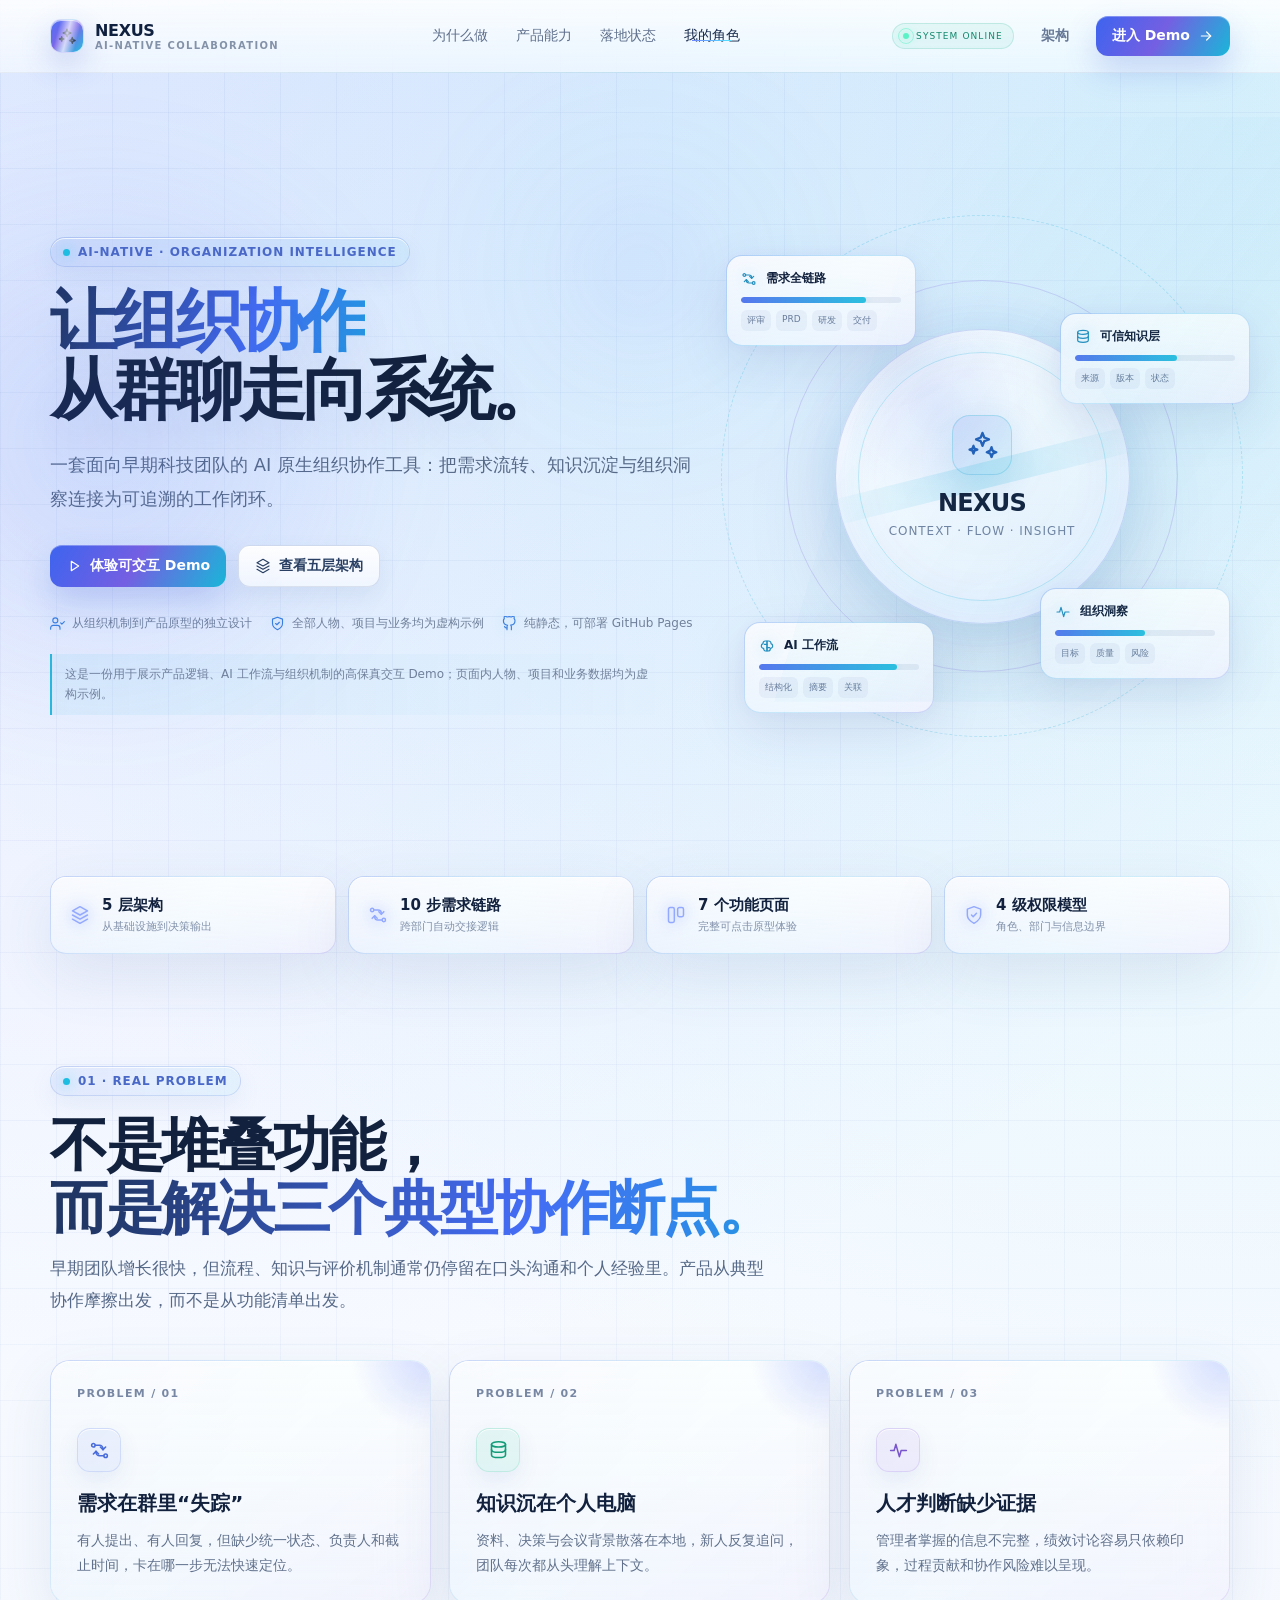
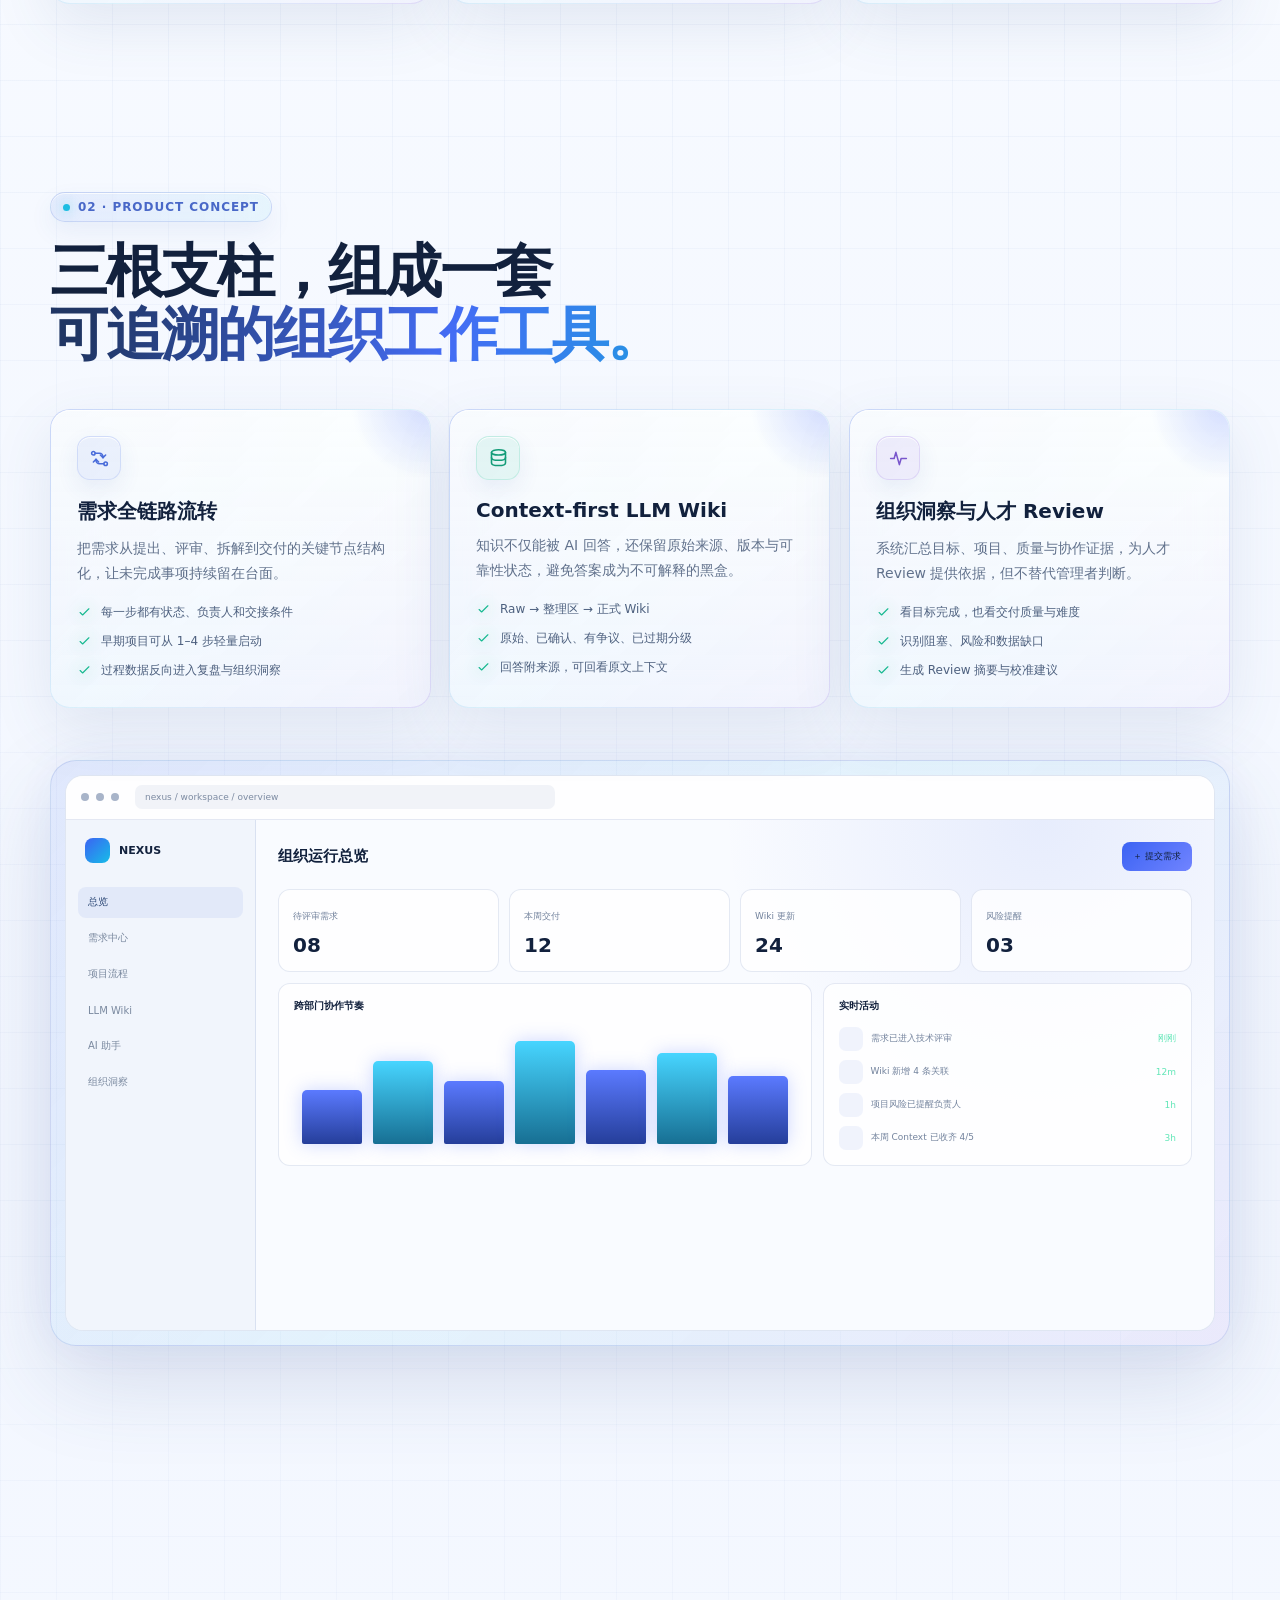
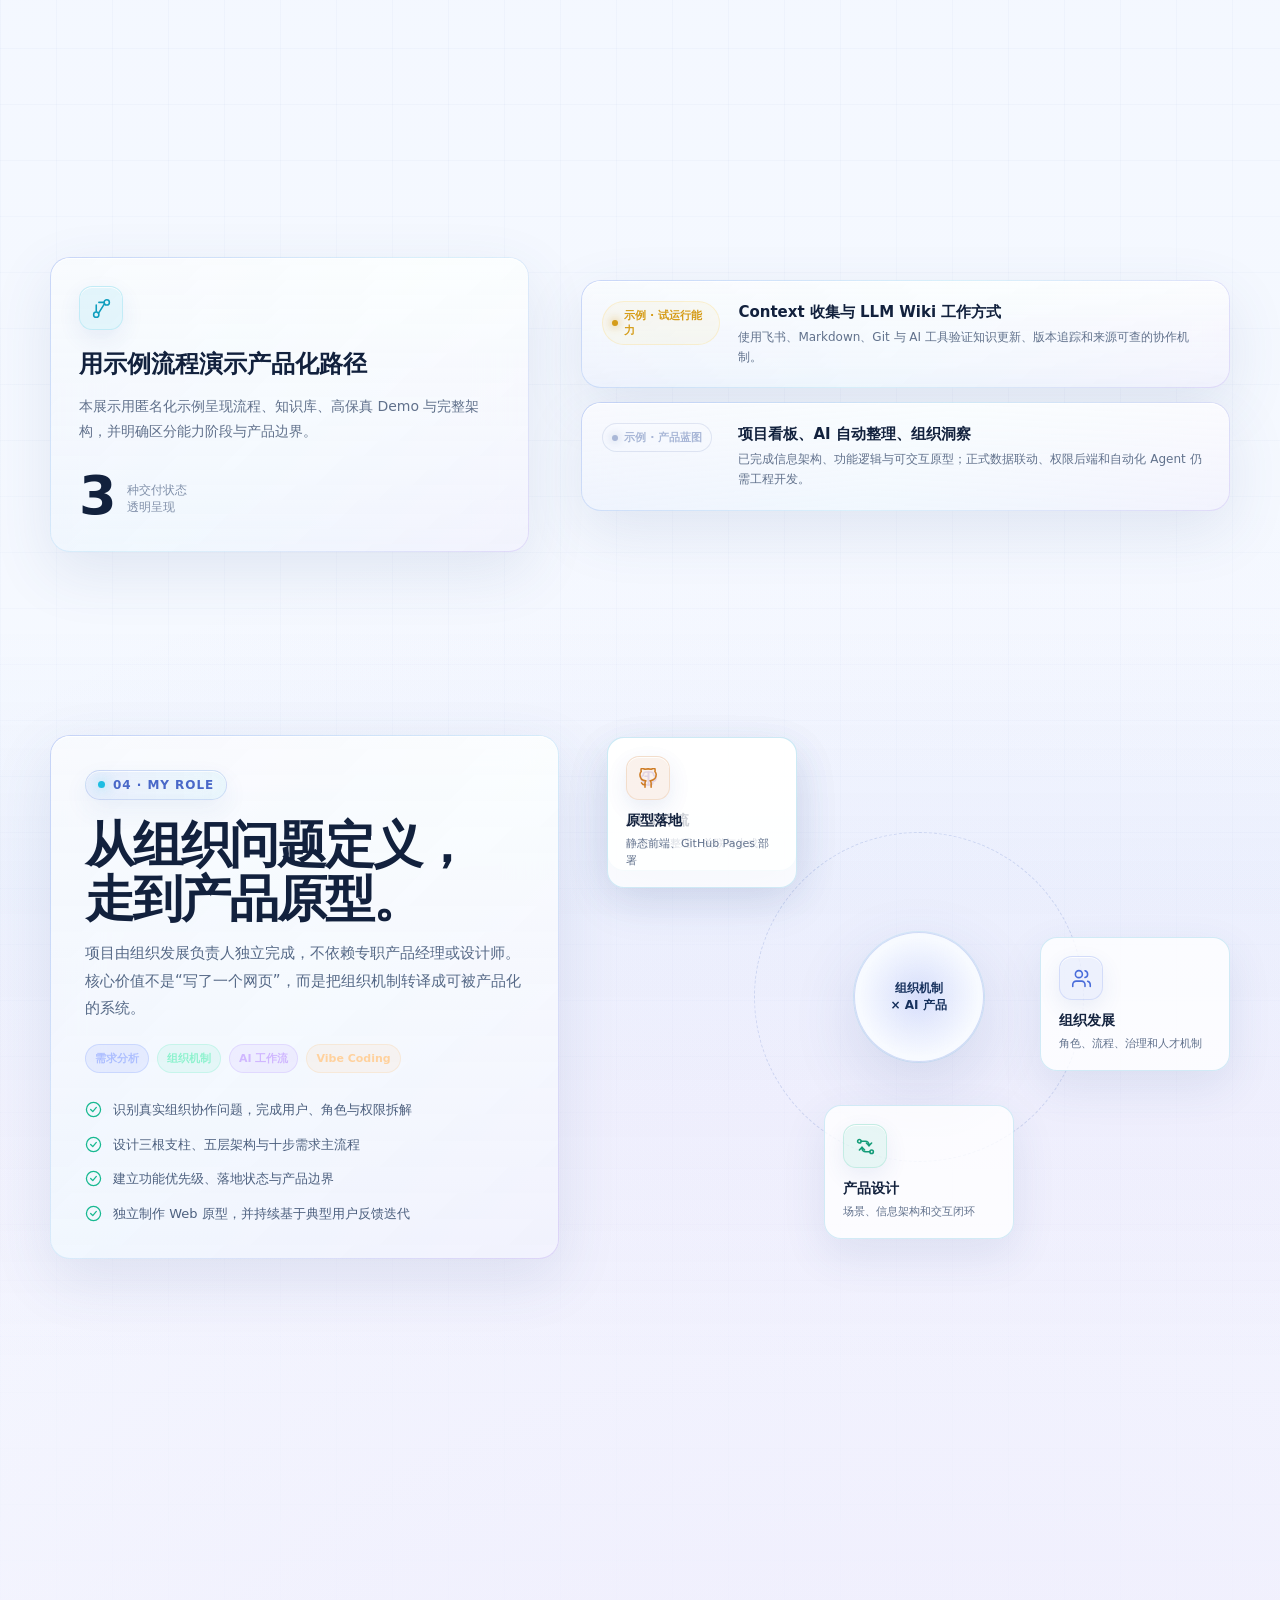
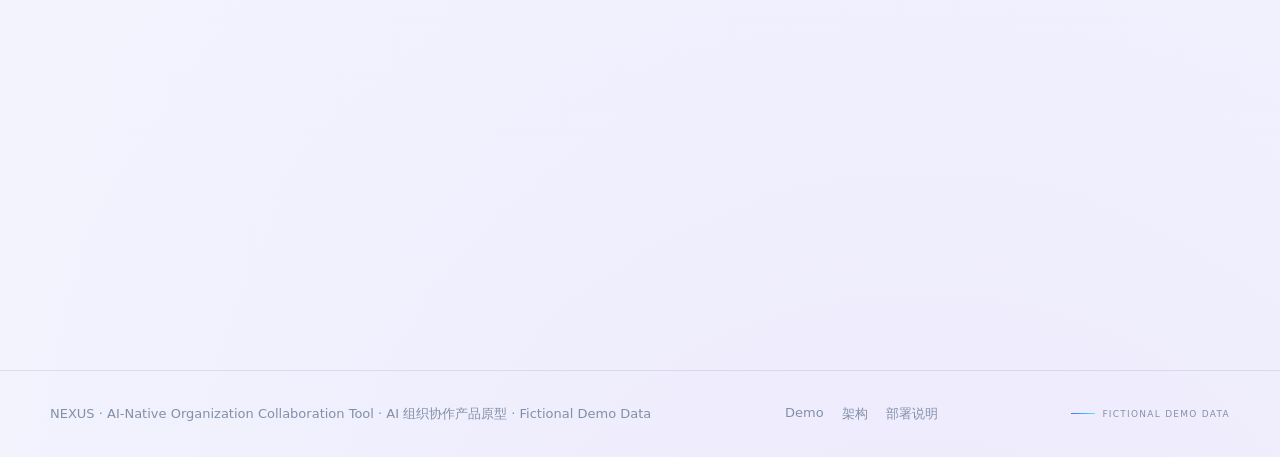
==== commit 476e6b18: "refactor: 统一品牌文案，移除 System/OS/管理系统表述 - NEXUS Organization OS → NEXUS - Organization OS → NEXUS - AI-" ====
--- a/index.html
+++ b/index.html
@@ -3,9 +3,9 @@
 <head>
   <meta charset="utf-8" />
   <meta name="viewport" content="width=device-width, initial-scale=1" />
-  <meta name="description" content="AI-Native Organization OS：面向早期团队的需求协同、知识沉淀与组织洞察系统 Demo。" />
+  <meta name="description" content="NEXUS · AI-Native Organization Collaboration Tool：面向早期团队的需求协同、知识沉淀与组织洞察系统 Demo。" />
   <meta name="theme-color" content="#F5F8FF" />
-  <title>NEXUS Organization OS · AI 组织协作系统</title>
+  <title>NEXUS NEXUS · AI 组织协作工具</title>
   <link rel="stylesheet" href="assets/design-tokens.css" />
   <link rel="stylesheet" href="assets/shared-components.css" />
   <link rel="stylesheet" href="assets/styles.css" />
@@ -176,16 +176,16 @@
     <div class="container nav-inner">
       <a class="brand" href="index.html" aria-label="回到首页">
         <span class="brand-mark" data-icon="sparkles"></span>
-        <span>Organization OS<small>AI-NATIVE WORK SYSTEM</small></span>
+        <span>NEXUS<small>AI-NATIVE COLLABORATION</small></span>
       </a>
       <nav class="nav-links" aria-label="主导航">
         <a href="#problem">为什么做</a>
-        <a href="#solution">系统能力</a>
+        <a href="#solution">产品能力</a>
         <a href="#status">落地状态</a>
         <a href="#role">我的角色</a>
       </nav>
       <div class="nav-actions">
-        <a class="btn btn-ghost desktop-only" href="framework.html">系统架构</a>
+        <a class="btn btn-ghost desktop-only" href="framework.html">架构</a>
         <a class="btn btn-primary" href="demo.html">进入 Demo <span data-icon="arrowRight"></span></a>
       </div>
     </div>
@@ -197,7 +197,7 @@
         <div class="reveal visible">
           <div class="eyebrow">AI-NATIVE · ORGANIZATION INTELLIGENCE</div>
           <h1><span class="gradient-text">让组织协作</span><br />从群聊走向系统。</h1>
-          <p class="hero-copy">一套面向早期科技团队的 AI 原生组织协作系统：把需求流转、知识沉淀与组织洞察连接为可追溯的工作闭环。</p>
+          <p class="hero-copy">一套面向早期科技团队的 AI 原生组织协作工具：把需求流转、知识沉淀与组织洞察连接为可追溯的工作闭环。</p>
           <div class="hero-actions">
             <a class="btn btn-primary" href="demo.html"><span data-icon="play"></span>体验可交互 Demo</a>
             <a class="btn btn-secondary" href="framework.html"><span data-icon="layers"></span>查看五层架构</a>
@@ -210,12 +210,12 @@
           <div class="hero-note">这是一份用于展示产品逻辑、AI 工作流与组织机制的高保真交互 Demo；页面内人物、项目和业务数据均为虚构示例。</div>
         </div>
 
-        <div class="orbital reveal reveal-delay-1" aria-label="系统能力动态示意">
+        <div class="orbital reveal reveal-delay-1" aria-label="产品能力动态示意">
           <div class="core-glow"></div>
           <div class="system-core">
             <div class="core-content">
               <div class="core-icon" data-icon="sparkles"></div>
-              <strong>Organization OS</strong>
+              <strong>NEXUS</strong>
               <span>Context · Flow · Insight</span>
             </div>
           </div>
@@ -244,7 +244,7 @@
     </section>
 
     <div class="container trust-row reveal">
-      <div class="card trust-item"><span data-icon="layers"></span><div><strong>5 层系统架构</strong><span>从基础设施到决策输出</span></div></div>
+      <div class="card trust-item"><span data-icon="layers"></span><div><strong>5 层架构</strong><span>从基础设施到决策输出</span></div></div>
       <div class="card trust-item"><span data-icon="workflow"></span><div><strong>10 步需求链路</strong><span>跨部门自动交接逻辑</span></div></div>
       <div class="card trust-item"><span data-icon="kanban"></span><div><strong>7 个功能页面</strong><span>完整可点击原型体验</span></div></div>
       <div class="card trust-item"><span data-icon="shield"></span><div><strong>4 级权限模型</strong><span>角色、部门与信息边界</span></div></div>
@@ -254,7 +254,7 @@
       <div class="container">
         <div class="eyebrow reveal">01 · Real Problem</div>
         <h2 class="section-title reveal">不是堆叠功能，<br /><span class="gradient-text">而是解决三个典型协作断点。</span></h2>
-        <p class="section-lead reveal">早期团队增长很快，但流程、知识与评价机制通常仍停留在口头沟通和个人经验里。系统从典型协作摩擦出发，而不是从功能清单出发。</p>
+        <p class="section-lead reveal">早期团队增长很快，但流程、知识与评价机制通常仍停留在口头沟通和个人经验里。产品从典型协作摩擦出发，而不是从功能清单出发。</p>
         <div class="problem-grid">
           <article class="card card-hover problem-card reveal">
             <div class="problem-num">PROBLEM / 01</div>
@@ -281,7 +281,7 @@
     <section id="solution" class="section section-tight">
       <div class="container">
         <div class="eyebrow reveal">02 · Product Concept</div>
-        <h2 class="section-title reveal">三根支柱，组成一套<br /><span class="gradient-text">可追溯的组织工作系统。</span></h2>
+        <h2 class="section-title reveal">三根支柱，组成一套<br /><span class="gradient-text">可追溯的组织工作工具。</span></h2>
         <div class="pillar-grid">
           <article class="card card-hover pillar-card reveal">
             <div class="icon-box" data-icon="workflow"></div>
@@ -317,10 +317,10 @@
 
         <div class="system-preview reveal">
           <div class="browser">
-            <div class="browser-top"><span class="browser-dot"></span><span class="browser-dot"></span><span class="browser-dot"></span><div class="browser-url">organization-os / workspace / overview</div></div>
+            <div class="browser-top"><span class="browser-dot"></span><span class="browser-dot"></span><span class="browser-dot"></span><div class="browser-url">nexus / workspace / overview</div></div>
             <div class="preview-body">
               <aside class="preview-side">
-                <div class="preview-logo"><i></i> Organization OS</div>
+                <div class="preview-logo"><i></i> NEXUS</div>
                 <div class="preview-nav"><div class="active">总览</div><div>需求中心</div><div>项目流程</div><div>LLM Wiki</div><div>AI 助手</div><div>组织洞察</div></div>
               </aside>
               <div class="preview-main">
@@ -350,7 +350,7 @@
           <aside class="card status-summary reveal">
             <div class="icon-box cyan" data-icon="roadmap"></div>
             <h3>用示例流程演示产品化路径</h3>
-            <p>本展示用匿名化示例呈现流程、知识库、高保真 Demo 与完整系统架构，并明确区分能力阶段与产品边界。</p>
+            <p>本展示用匿名化示例呈现流程、知识库、高保真 Demo 与完整架构，并明确区分能力阶段与产品边界。</p>
             <div class="status-metric"><strong>3</strong><span>种交付状态<br />透明呈现</span></div>
           </aside>
           <div class="status-list">
@@ -391,11 +391,11 @@
       <div class="container">
         <div class="card cta reveal">
           <div class="eyebrow">Explore the Prototype</div>
-          <h2>现在，进入系统。</h2>
+          <h2>现在，进入产品。</h2>
           <p>你可以提交一条需求、查看十步流程、上传一份知识文档、体验带来源的 AI 问答，并生成一份组织 Review 摘要。</p>
           <div class="cta-actions">
             <a class="btn btn-primary" href="demo.html"><span data-icon="play"></span>开始交互体验</a>
-            <a class="btn btn-secondary" href="framework.html"><span data-icon="layers"></span>先看系统架构</a>
+            <a class="btn btn-secondary" href="framework.html"><span data-icon="layers"></span>先看架构</a>
           </div>
         </div>
       </div>
@@ -404,7 +404,7 @@
 
   <footer class="footer">
     <div class="container footer-inner">
-      <span>AI-Native Organization OS · AI 组织协作产品原型 · Fictional Demo Data</span>
+      <span>NEXUS · AI-Native Organization Collaboration Tool · AI 组织协作产品原型 · Fictional Demo Data</span>
       <div class="footer-links"><a href="demo.html">Demo</a><a href="framework.html">架构</a><a href="README.md">部署说明</a></div>
     </div>
   </footer>
--- a/assets/design-tokens.css
+++ b/assets/design-tokens.css
@@ -1,6 +1,6 @@
 /*
   ═══════════════════════════════════════
-  Unified Design Tokens — AI 组织管理系统
+  Unified Design Tokens — AI 组织协作工具
   LightTech 浅色科技美学
   ═══════════════════════════════════════
 
--- a/assets/shared-components.css
+++ b/assets/shared-components.css
@@ -1,6 +1,6 @@
 /*
   ═══════════════════════════════════════
-  Shared Components — AI 组织管理系统
+  Shared Components — AI 组织协作工具
   空状态 · 骨架屏 · 通知徽标 · 数据追溯 · 表单状态
   ═══════════════════════════════════════
 */
--- a/assets/neo-tech.css
+++ b/assets/neo-tech.css
@@ -1,4 +1,4 @@
-/* Neo Tech visual system — dark, cinematic, responsive */
+/* Neo Tech visual theme — dark, cinematic, responsive */
 :root {
   --bg: #02040c;
   --bg-elevated: #071021;
--- a/assets/light-tech.css
+++ b/assets/light-tech.css
@@ -1,5 +1,5 @@
 /*
-  Light Tech visual system
+  Light Tech visual theme
   A bright, airy AI-product aesthetic with crisp contrast, glass surfaces and restrained neon accents.
 */
 :root {
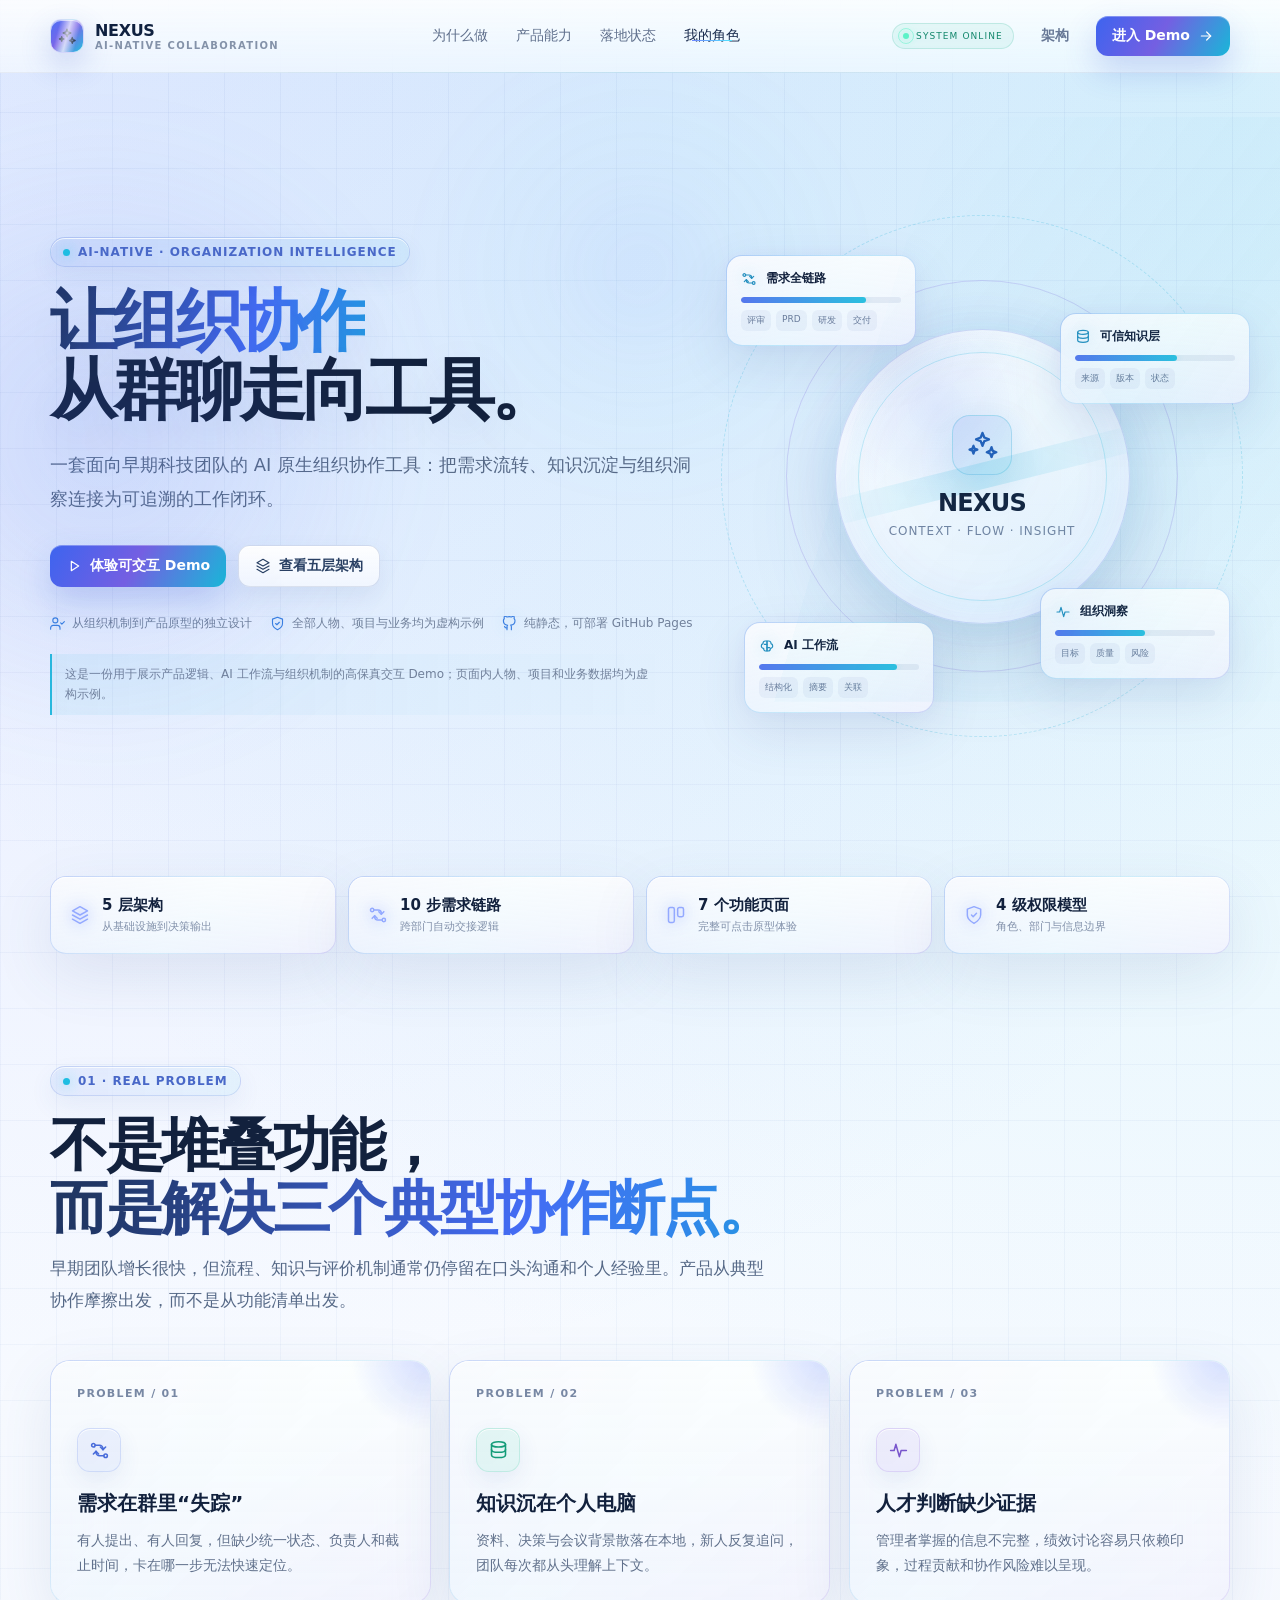
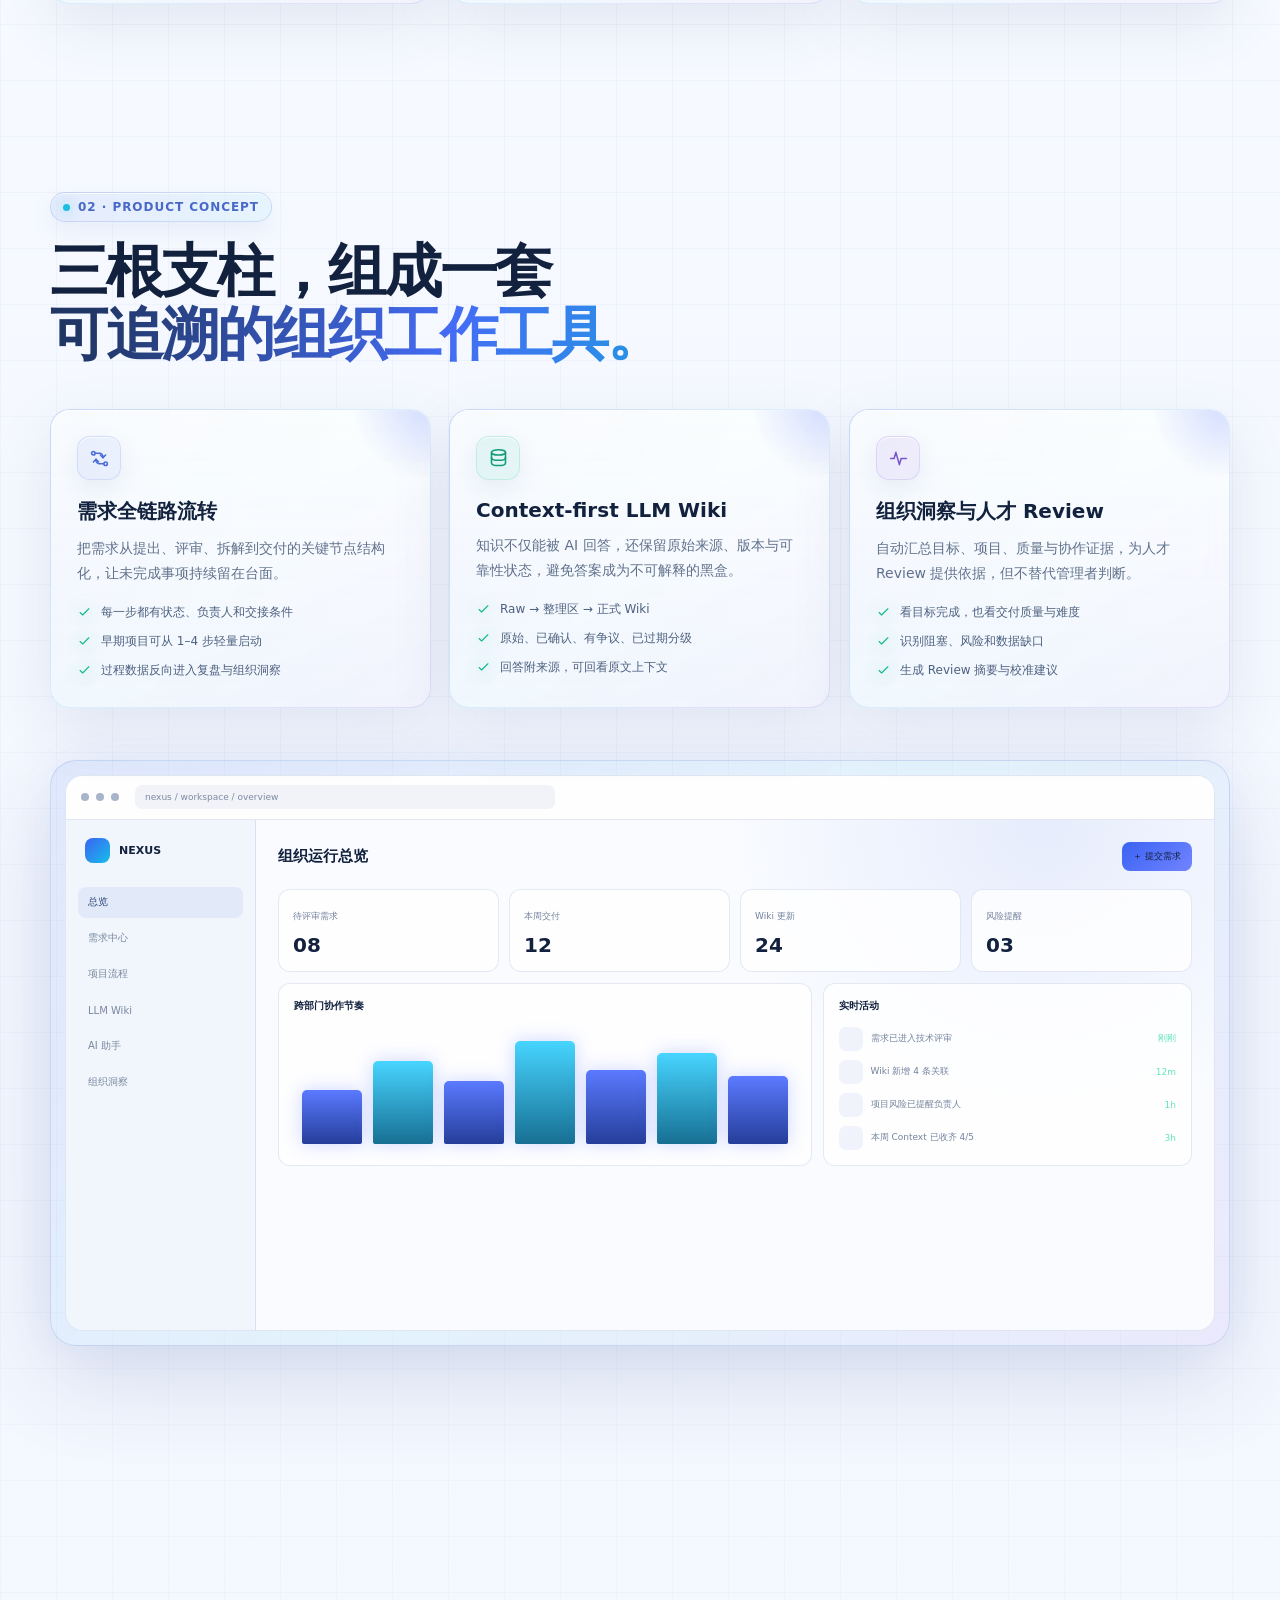
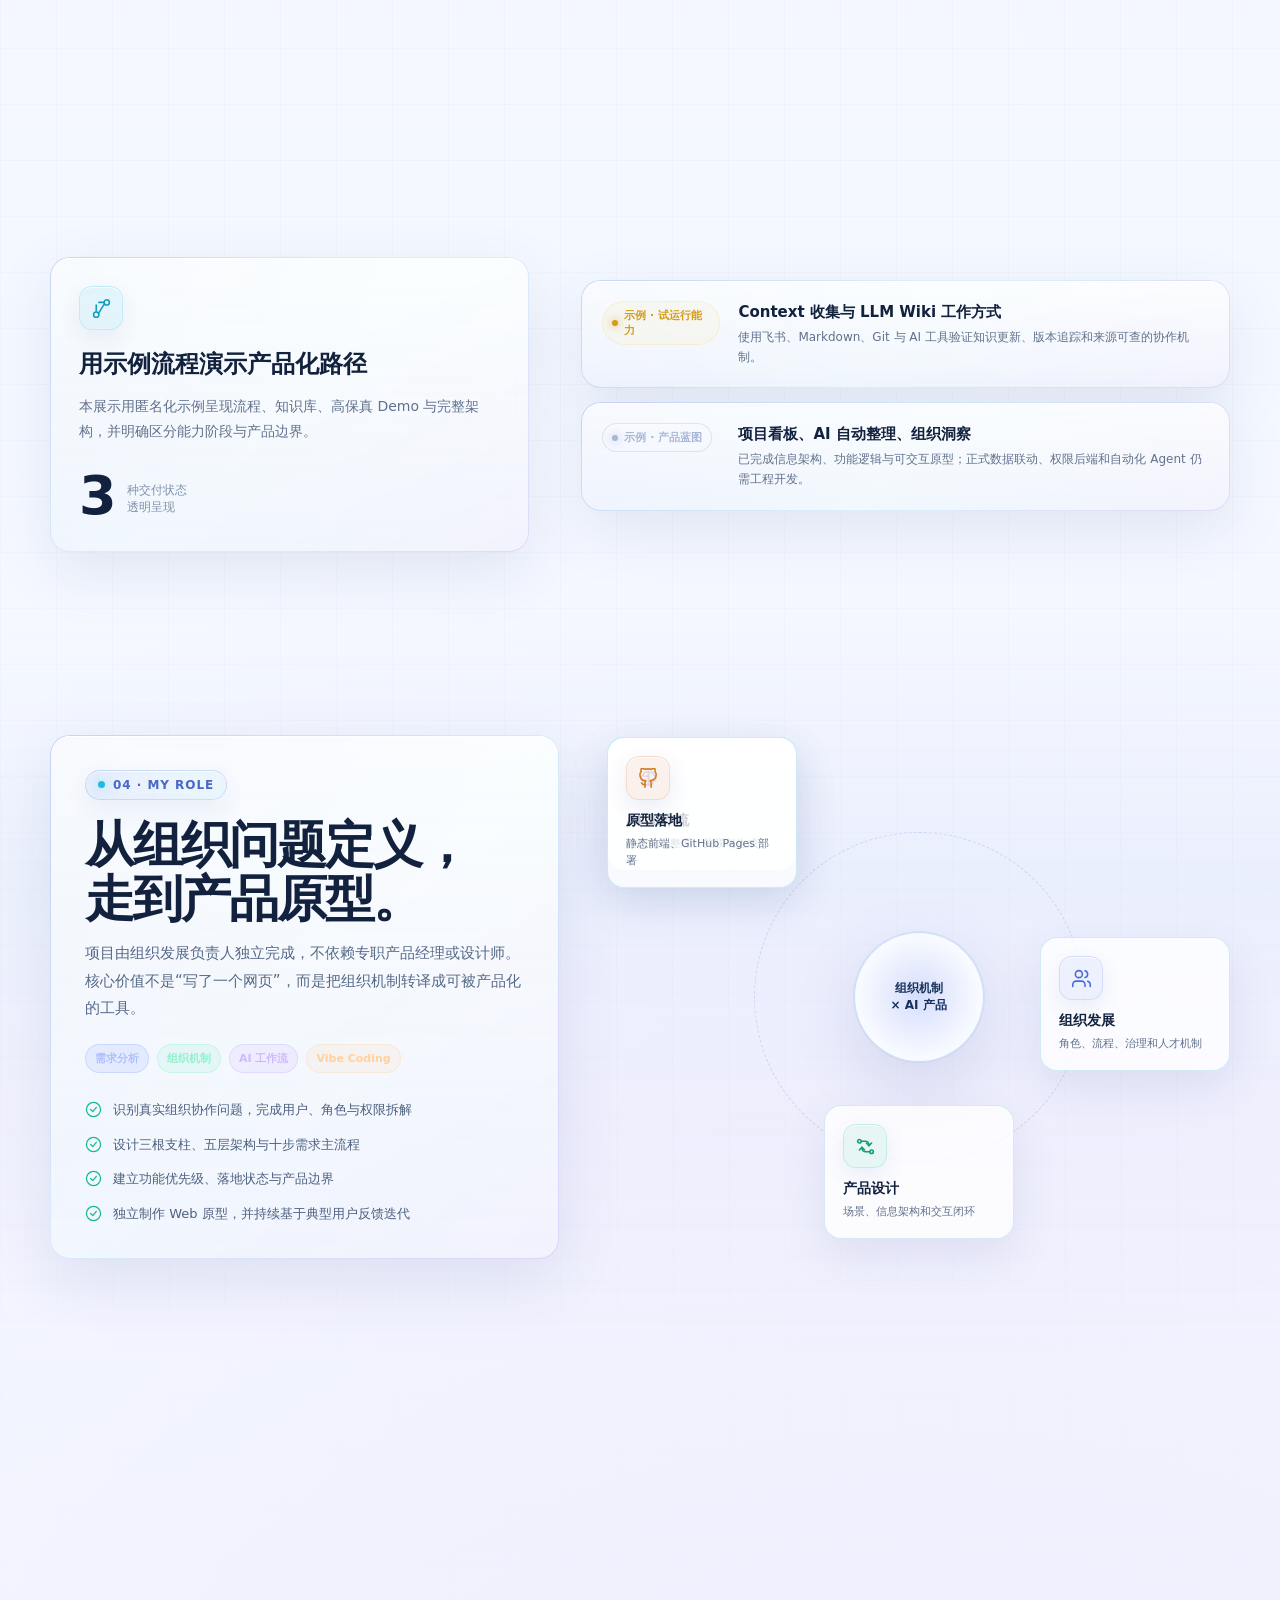
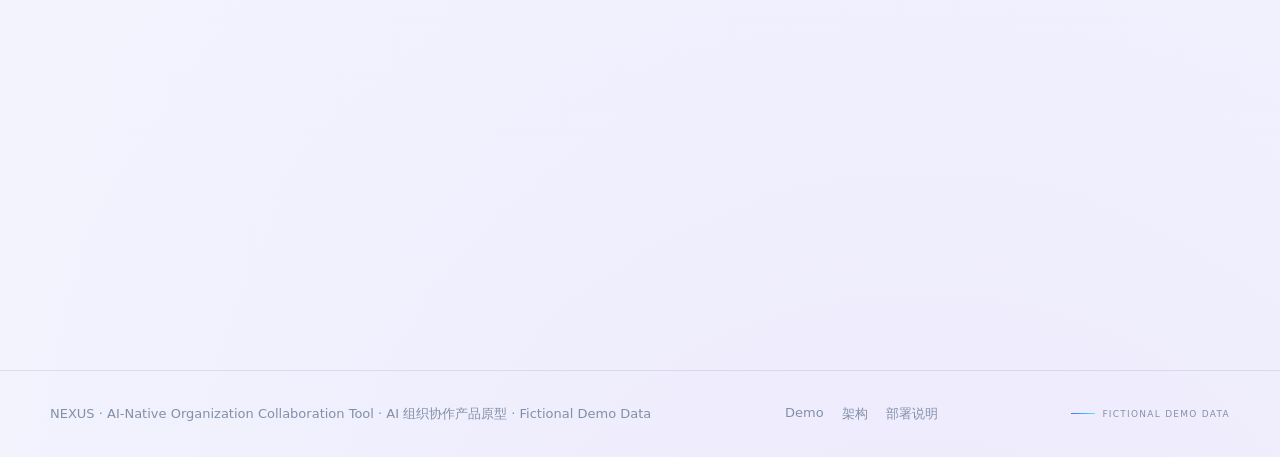
==== commit 387be895: "refactor: 清理 index/demo/framework 页面残留的“系统”表述 - 首页/描述/价值主张中的“系统”统一改为“工具”或“产品” - Demo 页：系统自动记录、系统仅提供证" ====
--- a/index.html
+++ b/index.html
@@ -3,7 +3,7 @@
 <head>
   <meta charset="utf-8" />
   <meta name="viewport" content="width=device-width, initial-scale=1" />
-  <meta name="description" content="NEXUS · AI-Native Organization Collaboration Tool：面向早期团队的需求协同、知识沉淀与组织洞察系统 Demo。" />
+  <meta name="description" content="NEXUS · AI-Native Organization Collaboration Tool：面向早期团队的需求协同、知识沉淀与组织洞察工具 Demo。" />
   <meta name="theme-color" content="#F5F8FF" />
   <title>NEXUS NEXUS · AI 组织协作工具</title>
   <link rel="stylesheet" href="assets/design-tokens.css" />
@@ -196,7 +196,7 @@
       <div class="container hero-grid">
         <div class="reveal visible">
           <div class="eyebrow">AI-NATIVE · ORGANIZATION INTELLIGENCE</div>
-          <h1><span class="gradient-text">让组织协作</span><br />从群聊走向系统。</h1>
+          <h1><span class="gradient-text">让组织协作</span><br />从群聊走向工具。</h1>
           <p class="hero-copy">一套面向早期科技团队的 AI 原生组织协作工具：把需求流转、知识沉淀与组织洞察连接为可追溯的工作闭环。</p>
           <div class="hero-actions">
             <a class="btn btn-primary" href="demo.html"><span data-icon="play"></span>体验可交互 Demo</a>
@@ -306,7 +306,7 @@
           <article class="card card-hover pillar-card reveal reveal-delay-2">
             <div class="icon-box purple" data-icon="activity"></div>
             <h3>组织洞察与人才 Review</h3>
-            <p>系统汇总目标、项目、质量与协作证据，为人才 Review 提供依据，但不替代管理者判断。</p>
+            <p>自动汇总目标、项目、质量与协作证据，为人才 Review 提供依据，但不替代管理者判断。</p>
             <ul>
               <li><span data-icon="check"></span>看目标完成，也看交付质量与难度</li>
               <li><span data-icon="check"></span>识别阻塞、风险和数据缺口</li>
@@ -367,7 +367,7 @@
         <div class="card role-card reveal">
           <div class="eyebrow">04 · My Role</div>
           <h2 class="section-title" style="font-size:clamp(34px,4vw,50px)">从组织问题定义，<br />走到产品原型。</h2>
-          <p class="section-lead" style="font-size:15px">项目由组织发展负责人独立完成，不依赖专职产品经理或设计师。核心价值不是“写了一个网页”，而是把组织机制转译成可被产品化的系统。</p>
+          <p class="section-lead" style="font-size:15px">项目由组织发展负责人独立完成，不依赖专职产品经理或设计师。核心价值不是“写了一个网页”，而是把组织机制转译成可被产品化的工具。</p>
           <div class="role-tags"><span class="tag tag-blue">需求分析</span><span class="tag tag-green">组织机制</span><span class="tag tag-purple">AI 工作流</span><span class="tag tag-orange">Vibe Coding</span></div>
           <div class="role-list">
             <div><span data-icon="checkCircle"></span>识别真实组织协作问题，完成用户、角色与权限拆解</div>
--- a/assets/design-tokens.css
+++ b/assets/design-tokens.css
@@ -12,7 +12,7 @@
 */
 
 :root {
-  /* ── 色彩系统 ── */
+  /* ── 色彩规范 ── */
   /* 品牌色 */
   --brand-blue:       #5478ff;
   --brand-blue-deep:  #3b63f3;
@@ -52,7 +52,7 @@
   --shadow-button:    0 14px 32px rgba(56, 92, 210, 0.23);
   --shadow-card-hover: 0 26px 70px rgba(60, 87, 145, 0.15);
 
-  /* ── 排版系统 ── */
+  /* ── 排版规范 ── */
   --font-primary:     'Inter', 'SF Pro Display', -apple-system, 'PingFang SC', system-ui, sans-serif;
   --font-mono:        'JetBrains Mono', 'SF Mono', ui-monospace, monospace;
 
@@ -70,7 +70,7 @@
   --leading-normal:   1.5;
   --leading-relaxed:  1.65;
 
-  /* ── 间距系统 (4px base) ── */
+  /* ── 间距规范 (4px base) ── */
   --space-1:          4px;
   --space-2:          8px;
   --space-3:          12px;
